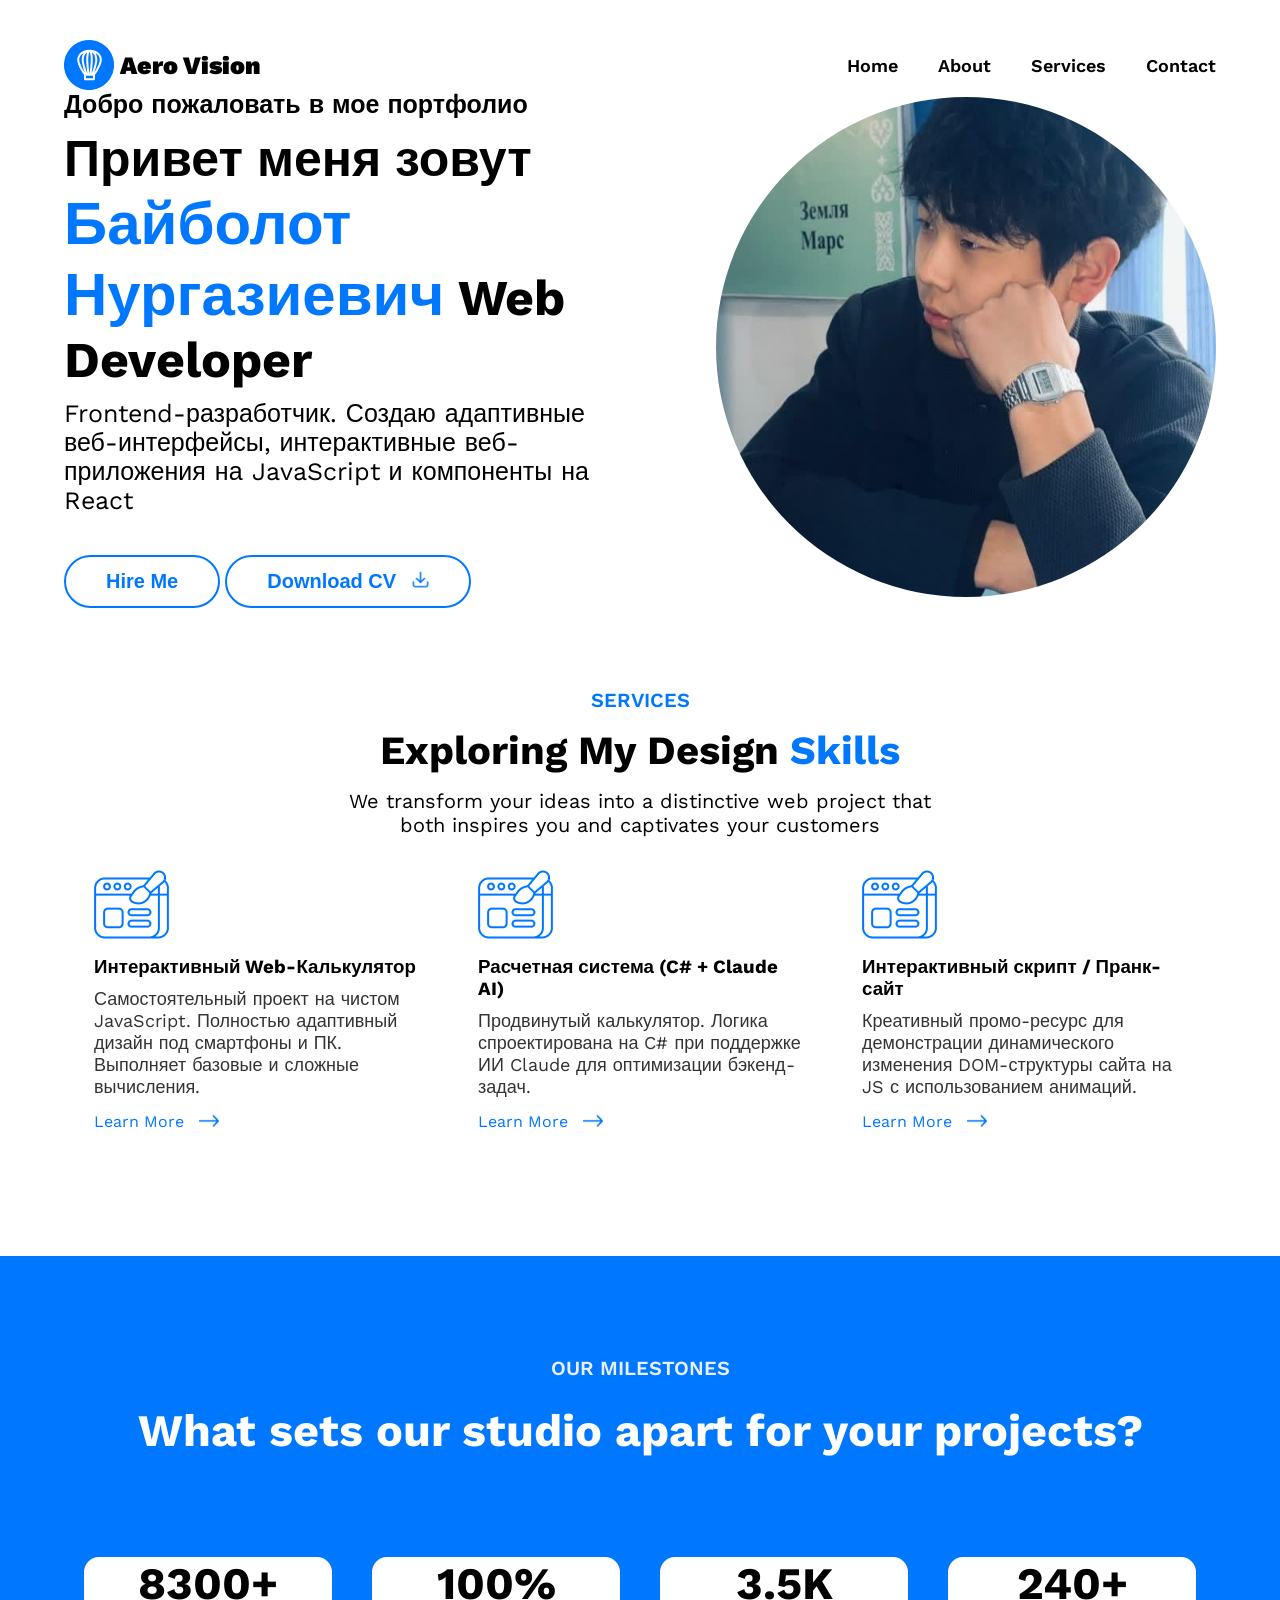
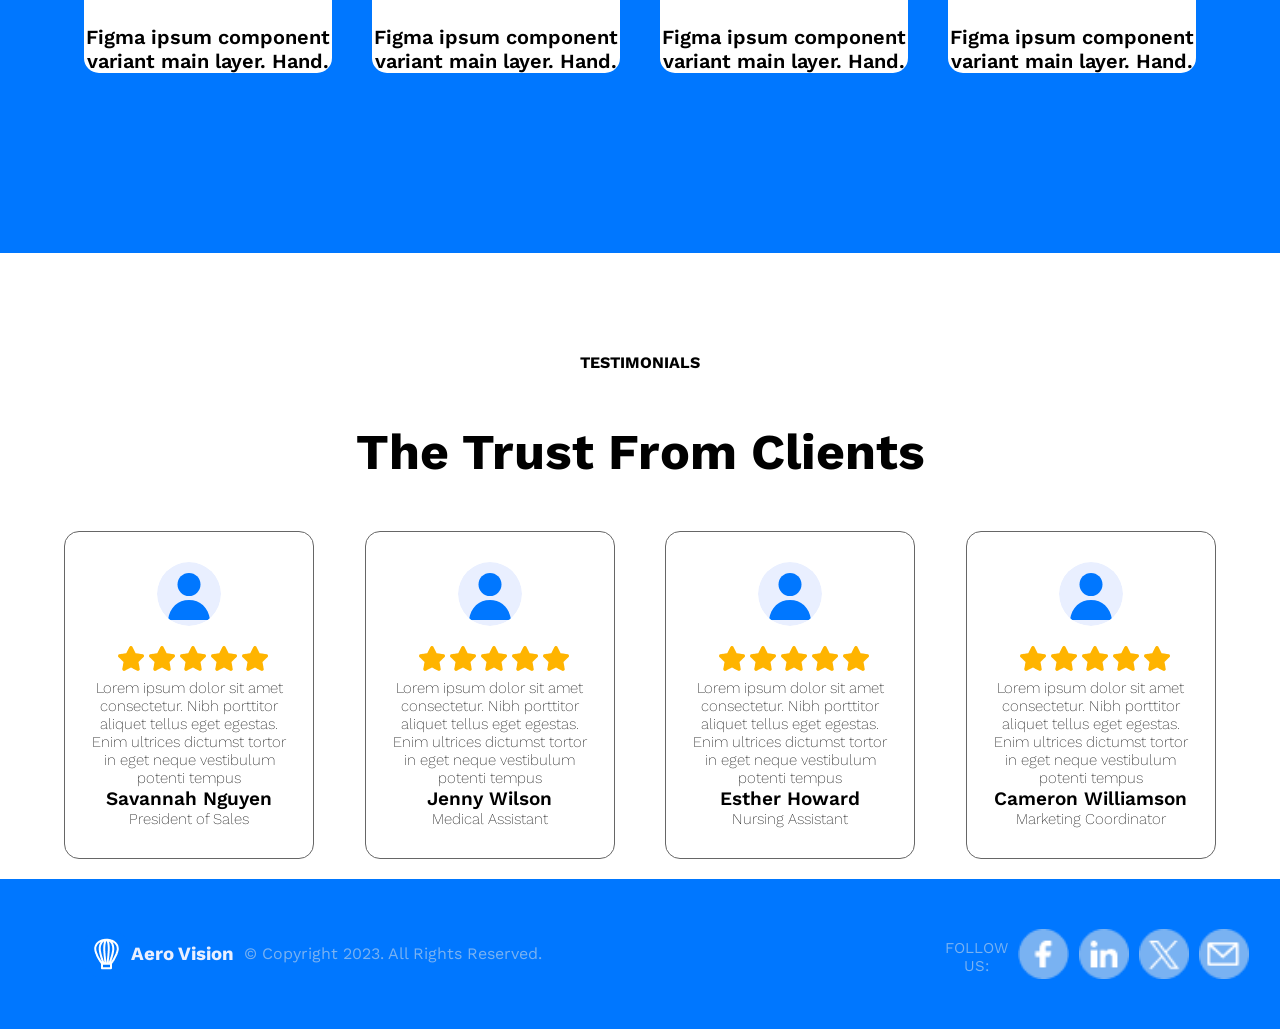
==== index.html @ f3aa12c7 "Update portfolio project descriptions Co-authored-by: Copilot <223556219+Copilot@users.noreply.githu" ====
<!DOCTYPE html>
<html lang="en">
<head>
    <meta charset="UTF-8">
    <meta name="viewport" content="width=device-width, initial-scale=1.0">
    <title>portfolio</title>
    <link rel="stylesheet" href="style.css">
    <link rel="stylesheet" href="media.css">
    <link rel="preconnect" href="https://fonts.googleapis.com">
<link rel="preconnect" href="https://fonts.gstatic.com" crossorigin>
<link href="https://fonts.googleapis.com/css2?family=Work+Sans:ital,wght@0,100..900;1,100..900&display=swap" rel="stylesheet">
</head>
<body>
   <main>
        <header class="container">
                <nav>
                    <div class="nav-logo">
                        <img src="img/Group 8.png" alt="">
                        <h3>Aero Vision</h3>
                    </div>
                    <ul class="nav-links">
                        <li>Home</li>
                        <li>About</li>
                        <li>Services</li>
                        <li>Contact</li>
                    </ul>
                </nav>
        </header>
        <div class="hero container">
            <div class="hero-text">
                <h4>Добро пожаловать в мое портфолио</h4>
                <h1>Привет меня зовут<br> <span>Байболот Нургазиевич</span>
                Web Developer</h1>
                <p>Frontend-разработчик. Создаю адаптивные веб-интерфейсы, интерактивные веб-приложения на JavaScript и компоненты на React</p>
                <div class="hero-btns">
                    <button>Hire Me</button>
                    <button>
                        <span>Download CV</span>
                        <img src="img/icon-download 1.png" alt="">
                    </button>
                </div>
            </div>
            <div class="hero-img">
                <img src="img/myfoto.jpg" alt="Profile photo">
            </div>
        </div>
        <section class="services container">
            <div class="services-title">
                <h4>services</h4>
                <h2>Exploring My Design <span>Skills</span></h2>
                <p>We transform your ideas into a distinctive web project that both inspires you and captivates your customers</p>
            </div>
            <div class="services-cards">
                <div class="services-card">
                    <img src="img/icon-ser.png" alt="icon">
                    <h3>Интерактивный Web-Калькулятор</h3>
                        <p>Самостоятельный проект на чистом JavaScript. Полностью адаптивный дизайн под смартфоны и ПК. Выполняет базовые и сложные вычисления.</p>

                    <a href="#">
                    <span>Learn More</span>
                    <img src="img/strelka.png" alt="strelka">
                    </a>
                </div>
                <div class="services-card">
                    <img src="img/icon-ser.png" alt="icon">
                    <h3>Расчетная система (C# + Claude AI)</h3>
                        <p>Продвинутый калькулятор. Логика спроектирована на C# при поддержке ИИ Claude для оптимизации бэкенд-задач.</p>

                    <a href="#">
                    <span>Learn More</span>
                    <img src="img/strelka.png" alt="strelka">
                    </a>
                </div>
                <div class="services-card">
                    <img src="img/icon-ser.png" alt="icon">
                    <h3>Интерактивный скрипт / Пранк-сайт</h3>
                        <p>Креативный промо-ресурс для демонстрации динамического изменения DOM-структуры сайта на JS с использованием анимаций.</p>

                    <a href="#">
                    <span>Learn More</span>
                    <img src="img/strelka.png" alt="strelka">
                    </a>
                </div>
            </div>

        </section>
        <section class="milestones">
            <div class="container">
                <h4>Our Milestones</h4>
                <h2>What sets our studio apart for your projects?</h2>
                <div class="milestones-cards">
                    <div class="milestone-card">
                        <h3>8300+</h3>
                        <p>Figma ipsum component variant main layer. Hand.</p>
                    </div>
                    <div class="milestone-card">
                        <h3>100%</h3>
                        <p>Figma ipsum component variant main layer. Hand.</p>
                    </div>
                    <div class="milestone-card">
                        <h3>3.5K</h3>
                        <p>Figma ipsum component variant main layer. Hand.</p>
                    </div>
                    <div class="milestone-card">
                        <h3>240+</h3>
                        <p>Figma ipsum component variant main layer. Hand.</p>
                    </div>
                </div>
            </div>

        </section>
        <section class="tstmnials container">
            <div class="tstm">
                <h4>testimonials</h4>
                <h2>The Trust From Clients</h2>
            </div>
            <div class="tstm-cards">
                <div class="tstm-card">
                    <img class="user-foto" src="img/contact.svg" alt="Customer profile icon">
                    <img class="stars" src="img/stars.png" alt="">
                    <p>Lorem ipsum dolor sit amet consectetur. Nibh porttitor aliquet tellus eget egestas. Enim ultrices dictumst tortor in eget neque vestibulum potenti tempus</p>
                    <h2>Savannah Nguyen</h2>
                    <p>President of Sales</p>
                </div>
                <div class="tstm-card">
                    <img class="user-foto" src="img/contact.svg" alt="Customer profile icon">
                    <img class="stars" src="img/stars.png" alt="">
                    <p>Lorem ipsum dolor sit amet consectetur. Nibh porttitor aliquet tellus eget egestas. Enim ultrices dictumst tortor in eget neque vestibulum potenti tempus</p>
                    <h2>Jenny Wilson</h2>
                    <p>Medical Assistant</p>
                </div>
                <div class="tstm-card">
                    <img class="user-foto" src="img/contact.svg" alt="Customer profile icon">
                    <img class="stars" src="img/stars.png" alt="">
                    <p>Lorem ipsum dolor sit amet consectetur. Nibh porttitor aliquet tellus eget egestas. Enim ultrices dictumst tortor in eget neque vestibulum potenti tempus</p>
                    <h2>Esther Howard</h2>
                    <p>Nursing Assistant</p>
                </div>
                <div class="tstm-card">
                    <img class="user-foto" src="img/contact.svg" alt="Customer profile icon">
                    <img class="stars" src="img/stars.png" alt="">
                    <p>Lorem ipsum dolor sit amet consectetur. Nibh porttitor aliquet tellus eget egestas. Enim ultrices dictumst tortor in eget neque vestibulum potenti tempus</p>
                    <h2>Cameron Williamson</h2>
                    <p>Marketing Coordinator</p>
                </div>
            </div>
        </section>
   </main> 
    <footer>
        <div class="foot-text">
            <div class="foot-logo">
                <img src="img/Group 8.png" alt="">
                <h3>Aero Vision</h3>
                <p>© Copyright 2023. All Rights Reserved.</p>
                </div>  
            </div>
          <div class="footus">
                <p>follow us:</p>
                <img src="img/facebook icon.png" alt="">
                <img src="img/icon linkedin.png" alt="">
                <img src="img/x.png" alt="">
                <img src="img/icon email.png" alt="">
        </div>
    </footer>
</body>
</html>
---- style.css ----
* {
    box-sizing: border-box;
    margin: 0;
    padding: 0;
}
body {
    font-family: 'Work Sans', sans-serif;
}
.container {
    width: 90%;
    margin: 0 auto;
    /* border: 1px solid red; */

}
nav {
    display: flex;
    justify-content: space-between;
    margin-top: 40px;
}
.nav-logo {
    display: flex;
    align-items: center;
}
.nav-logo h3 {
    font-weight: 900;
    font-size: 25px;
    margin-left: 6px;
}
.nav-logo img {
    width: 50px;
}
/*NAV-LINKS*/
.nav-links {
    display: flex;
    align-items: center;
}
.nav-links li {
    list-style: none;
    margin-left: 40px;
    font-weight: 600;
    font-size: 18px;
}
/* hero */
.hero {
    display: flex;
    align-items: center;
    justify-content: space-between;
}
.hero-text {
width: 544px;
}
.hero-text h4 {
    font-weight: 600;
    font-size: 25px;
}
.hero-text h1 {
    font-weight: 700;
    font-size: 50px;
    margin: 10px 0;
}
.hero-text h1 span {
    color: #0077FF;
    font-size: 60px;
}
.hero-text p {
    font-weight: 400;
    font-size: 25px;
    margin-bottom: 40px;
}
.hero-btns button {
    font-weight: 600;
    font-size: 20px;
    background-color: white;
    color: #0077FF;
    padding: 13px 40px;
    border-radius: 50px;
    border: 2px solid #0077FF;
}
.hero-btns button img {
    width: 17px;
    margin-left: 10px;
}
.hero-btns button:hover {
    background-color: #0077FF;
    color: white;
}
.hero-img img {
    width: 500px;
    max-width: 100%;
    aspect-ratio: 1;
    object-fit: cover;
    border-radius: 50%;
}
/* services block */
.services {
    margin-top: 80px;
    margin-bottom: 80px;

}
.services-title {
    display: flex;
    align-items: center;
    flex-direction: column;
}
.services-title h4 {
    font-weight: 600;
    font-size: 20px;
    text-transform: uppercase;
    color: #0077FF;
}
.services-title h2 {
    font-weight: 700;
    font-size: 40px;
    margin: 15px 0;
}
.services-title h2 span {
    color: #0077FF;
}
.services-title p {
    font-weight: 400;
    font-size: 20px;
    width: 55%;
    text-align: center;
}
.services-cards {
    display:flex;
    justify-content: space-between;
}
.services-card {
    width: 400px;
    padding: 30px 30px 45px;
    border: 1px #333333;
    border-radius: 50px;
}
.services-card img {
    width: 75px;
}
.services-card h3 {
    font-weight: 700;
    font-size: 25;
    margin: 10px 0;
    color: #000000;
}
.services-card p {
    font-weight: 400;
    font-size: 18px;
    color: #333333;
}
.services-card a {
    margin-top: 10px;
    text-decoration: none;
    display: inline-block;
    color: #0077FF;
}
.services-card a img {
    width: 20px;
    margin-left: 10px;
    margin-top: 7px;
    display: inline-block;

}
/* MILESTONES SECTIONS */
.milestones {
    padding: 100px 0 150px;
    background-color: #0077FF;
}
.milestones h4 {
    font-weight: 600;
    font-size: 20px;
    text-align: center;
    text-transform: uppercase;
    color: #E9EFFF;
}
.milestones h2 {
font-weight: 700;
font-size: 45px;
margin: 24px 0 70px;
color: white;
text-align: center;
}
.milestones-cards {
    display: flex;
    justify-content: space-between;
}
.milestone-card {
width: 290;
margin: 30px 20px;
background-color: white;
border-radius: 15px;
text-align: center;
}
.milestone-card h3 {
    font-weight: 700;
    font-size: 45px;
    margin-bottom: 15px;
}
.milestone-card p {
    font-weight: 600;
    font-size: 20px;
}
/* TESTIMONIALS */
.tstmnials {
    margin-top: 100px;
}
.tstm {
    text-align: center;
    display: flex;
    flex-direction: column;
}
.tstm h4 {
    text-transform: uppercase;
    font-weight: 700;
    font-size: 16px;
}
.tstm h2 {
    font-weight: 700;
    font-size: 50px;
    margin: 50px 0;
    text-align: center;
}
.tstm-cards {
    display: flex;
    justify-content: space-between;
    margin-bottom: 20px;
}
.tstm-card {
    width: 250px;
    border: 1px solid #666666;
    border-radius: 15px;
    padding: 30px 20px;
}
.user-foto {
    display: block;
    width: 64px;
    height: 64px;
    margin: 0 auto 16px;
    border-radius: 50%;
}
.tstm-card .stars {
    margin-left: 30px;
}
.tstm-card p {
    font-weight: 200;
    font-size: 15px;
    text-align: center;
    justify-content: space-between;
}
.tstm-card h2 {
    font-weight: 600;
    font-size: 19px;
    text-align: center;
}
.tstm-card p {
    text-align: center;
}
/* FOOTER */
footer {
background-color: #0077FF;
display: flex;
justify-content: space-between;
}
.foot-text {
    margin: 50px 81px;
    background-color: #0077FF;
}
.foot-logo {
    display: flex;
    align-items: center;
}
.foot-logo h3 {
    text-align: center;
    color: #E9EFFF;
}
.foot-logo p {
    color: #79B2F2;
    margin-left: 10px;
    text-align: center;
    font-weight: 400;
    font-size: 16px;
}
.footus {
    margin: 50px 81px;
    display: flex;
    justify-content: space-between;
}
.footus img {
    font-weight: 50;
    margin-left: 10px;
    width: 20%;
    /* border: 2px solid red; */
}
.footus p {
    color: #79B2F2;
    display: flex;
    text-align: center;
    margin-top: 10px;
    text-transform: uppercase;
    font-size: 15px;
    font-weight: 400;
}
---- media.css ----
@media screen and (max-width: 900px) {
    nav {
        align-items: center;
        flex-wrap: wrap;
        gap: 20px;
        margin-top: 24px;
    }

    .nav-links {
        flex-wrap: wrap;
        gap: 12px 24px;
    }

    .nav-links li {
        margin-left: 0;
        font-size: 16px;
    }

    .hero {
        gap: 32px;
        padding-top: 40px;
    }

    .hero-text {
        width: 55%;
    }

    .hero-text h1 {
        font-size: clamp(36px, 6vw, 50px);
    }

    .hero-text h1 span {
        font-size: clamp(40px, 7vw, 60px);
        overflow-wrap: anywhere;
    }

    .hero-text p {
        font-size: 20px;
    }

    .hero-img {
        width: 40%;
        flex-shrink: 0;
    }

    .services-title h2 {
        text-align: center;
        font-size: clamp(30px, 5vw, 40px);
    }

    .services-title p {
        width: 80%;
    }

    .services-cards {
        flex-wrap: wrap;
        justify-content: center;
        gap: 20px;
    }

    .services-card {
        width: min(100%, 400px);
    }

    .milestones-cards {
        display: grid;
        grid-template-columns: repeat(2, minmax(0, 1fr));
        gap: 20px;
    }

    .milestone-card {
        width: auto;
        margin: 0;
        padding: 20px 14px;
    }

    .milestones h2 {
        font-size: clamp(32px, 5vw, 45px);
    }

    .tstm-cards {
        display: grid;
        grid-template-columns: repeat(2, minmax(0, 1fr));
        gap: 20px;
    }

    .tstm-card {
        width: 100%;
    }

    .tstm-card .stars {
        display: block;
        max-width: 100%;
        margin: 0 auto 12px;
    }

    .tstm h2 {
        font-size: clamp(36px, 6vw, 50px);
    }

    .foot-text,
    .footus {
        margin: 32px 24px;
    }

    .foot-logo {
        flex-wrap: wrap;
        gap: 8px;
    }

    .foot-logo p {
        margin-left: 0;
    }

    .footus {
        align-items: center;
        gap: 12px;
    }

    .footus img {
        width: 24px;
        height: 24px;
        margin-left: 0;
        object-fit: contain;
    }
}

@media screen and (max-width: 600px) {
    .container {
        width: min(100% - 32px, 480px);
    }

    nav {
        justify-content: center;
    }

    .nav-logo h3 {
        font-size: 22px;
    }

    .nav-links {
        justify-content: center;
        gap: 10px 20px;
    }

    .hero {
        flex-direction: column;
        gap: 24px;
        padding-top: 36px;
        text-align: center;
    }

    .hero-text {
        width: 100%;
    }

    .hero-text h4 {
        font-size: 18px;
    }

    .hero-text h1 {
        font-size: clamp(32px, 9vw, 44px);
    }

    .hero-text h1 span {
        font-size: clamp(36px, 10vw, 48px);
    }

    .hero-text p {
        margin-bottom: 24px;
        font-size: 18px;
    }

    .hero-btns {
        display: flex;
        flex-wrap: wrap;
        justify-content: center;
        gap: 12px;
    }

    .hero-btns button {
        padding: 12px 20px;
        font-size: 16px;
    }

    .hero-img {
        width: min(52vw, 220px);
    }

    .services {
        margin-top: 56px;
        margin-bottom: 56px;
    }

    .services-title h2 {
        font-size: clamp(28px, 8vw, 36px);
    }

    .services-title p {
        width: 100%;
        font-size: 17px;
    }

    .services-card {
        padding: 24px;
        border: 1px solid #e1e7f0;
    }

    .services-card h3 {
        font-size: 22px;
    }

    .services-card p {
        font-size: 16px;
    }

    .milestones {
        padding: 64px 0;
    }

    .milestones h4 {
        font-size: 16px;
    }

    .milestones h2 {
        margin: 18px 0 32px;
        font-size: clamp(28px, 8vw, 36px);
    }

    .milestone-card h3 {
        font-size: 34px;
    }

    .milestone-card p {
        font-size: 16px;
    }

    .tstmnials {
        margin-top: 64px;
    }

    .tstm h2 {
        margin: 24px 0 32px;
        font-size: clamp(32px, 9vw, 42px);
    }

    .tstm-cards {
        grid-template-columns: 1fr;
        gap: 16px;
    }

    .tstm-card {
        padding: 24px 20px;
    }

    footer {
        flex-direction: column;
        align-items: center;
        gap: 0;
    }

    .foot-text,
    .footus {
        margin: 20px 16px;
    }

    .foot-logo {
        justify-content: center;
        text-align: center;
    }

    .footus {
        flex-wrap: wrap;
        justify-content: center;
    }
}

@media screen and (max-width: 380px) {
    .container {
        width: min(100% - 24px, 480px);
    }

    .nav-links {
        gap: 8px 14px;
    }

    .nav-links li {
        font-size: 14px;
    }

    .hero-btns {
        flex-direction: column;
    }

    .hero-btns button {
        width: 100%;
    }

    .milestones-cards {
        grid-template-columns: 1fr;
        gap: 14px;
    }
}
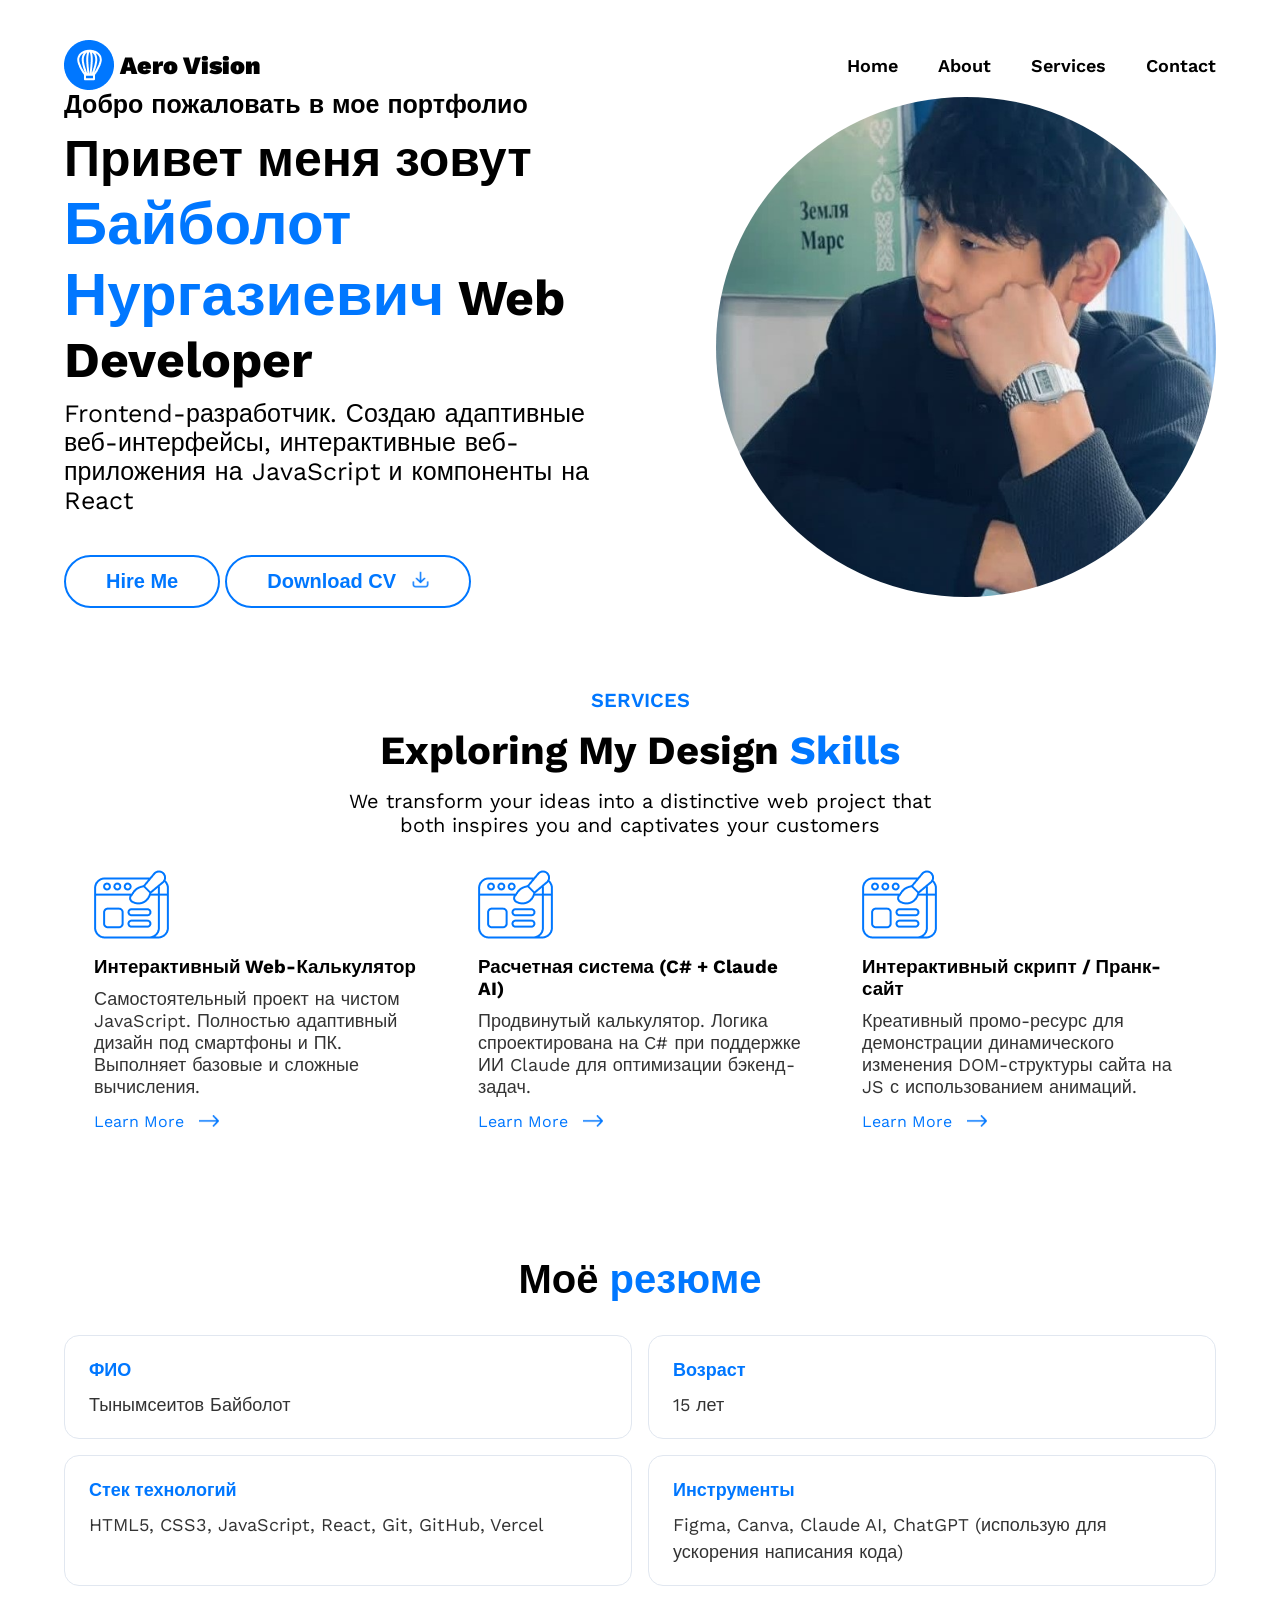
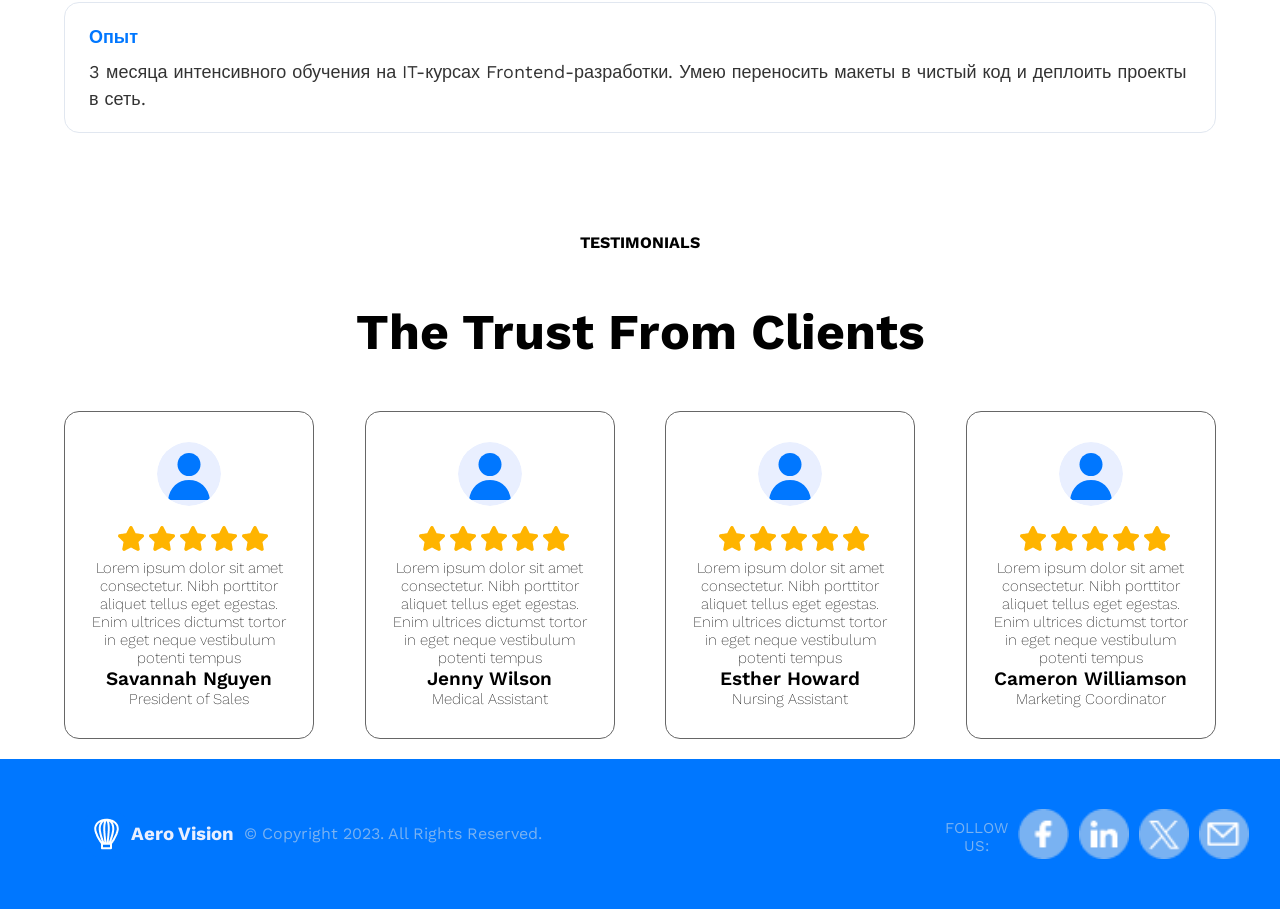
==== commit 0a79ab1a: "Style resume section to match portfolio Co-authored-by: Copilot <223556219+Copilot@users.noreply.git" ====
--- a/index.html
+++ b/index.html
@@ -84,30 +84,17 @@
             </div>
 
         </section>
-        <section class="milestones">
-            <div class="container">
-                <h4>Our Milestones</h4>
-                <h2>What sets our studio apart for your projects?</h2>
-                <div class="milestones-cards">
-                    <div class="milestone-card">
-                        <h3>8300+</h3>
-                        <p>Figma ipsum component variant main layer. Hand.</p>
-                    </div>
-                    <div class="milestone-card">
-                        <h3>100%</h3>
-                        <p>Figma ipsum component variant main layer. Hand.</p>
-                    </div>
-                    <div class="milestone-card">
-                        <h3>3.5K</h3>
-                        <p>Figma ipsum component variant main layer. Hand.</p>
-                    </div>
-                    <div class="milestone-card">
-                        <h3>240+</h3>
-                        <p>Figma ipsum component variant main layer. Hand.</p>
-                    </div>
-                </div>
+        <section class="resume container">
+            <div class="resume-title">
+                <h2>Моё <span>резюме</span></h2>
             </div>
-
+            <div class="resume-details">
+                <p class="resume-item"><b>ФИО</b><span>Тынымсеитов Байболот</span></p>
+                <p class="resume-item"><b>Возраст</b><span>15 лет</span></p>
+                <p class="resume-item"><b>Стек технологий</b><span>HTML5, CSS3, JavaScript, React, Git, GitHub, Vercel</span></p>
+                <p class="resume-item"><b>Инструменты</b><span>Figma, Canva, Claude AI, ChatGPT (использую для ускорения написания кода)</span></p>
+                <p class="resume-item"><b>Опыт</b><span>3 месяца интенсивного обучения на IT-курсах Frontend-разработки. Умею переносить макеты в чистый код и деплоить проекты в сеть.</span></p>
+            </div>
         </section>
         <section class="tstmnials container">
             <div class="tstm">
--- a/style.css
+++ b/style.css
@@ -159,6 +159,44 @@
     display: inline-block;
 
 }
+/* RESUME */
+.resume {
+    margin-top: 80px;
+    margin-bottom: 80px;
+}
+.resume-title {
+    text-align: center;
+}
+.resume-title h2 {
+    font-weight: 700;
+    font-size: 40px;
+    margin: 15px 0 32px;
+}
+.resume-title h2 span {
+    color: #0077FF;
+}
+.resume-details {
+    display: grid;
+    grid-template-columns: repeat(2, minmax(0, 1fr));
+    gap: 16px;
+}
+.resume-item {
+    display: flex;
+    flex-direction: column;
+    gap: 8px;
+    padding: 20px 24px;
+    border: 1px solid #e1e7f0;
+    border-radius: 15px;
+    color: #333333;
+    font-size: 18px;
+    line-height: 1.5;
+}
+.resume-item b {
+    color: #0077FF;
+}
+.resume-item:last-child {
+    grid-column: 1 / -1;
+}
 /* MILESTONES SECTIONS */
 .milestones {
     padding: 100px 0 150px;
--- a/media.css
+++ b/media.css
@@ -214,6 +214,29 @@
         font-size: 16px;
     }
 
+    .resume {
+        margin-top: 56px;
+        margin-bottom: 56px;
+    }
+
+    .resume-title h2 {
+        font-size: clamp(30px, 8vw, 36px);
+    }
+
+    .resume-details {
+        grid-template-columns: 1fr;
+        gap: 12px;
+    }
+
+    .resume-item {
+        padding: 18px;
+        font-size: 16px;
+    }
+
+    .resume-item:last-child {
+        grid-column: auto;
+    }
+
     .milestones {
         padding: 64px 0;
     }
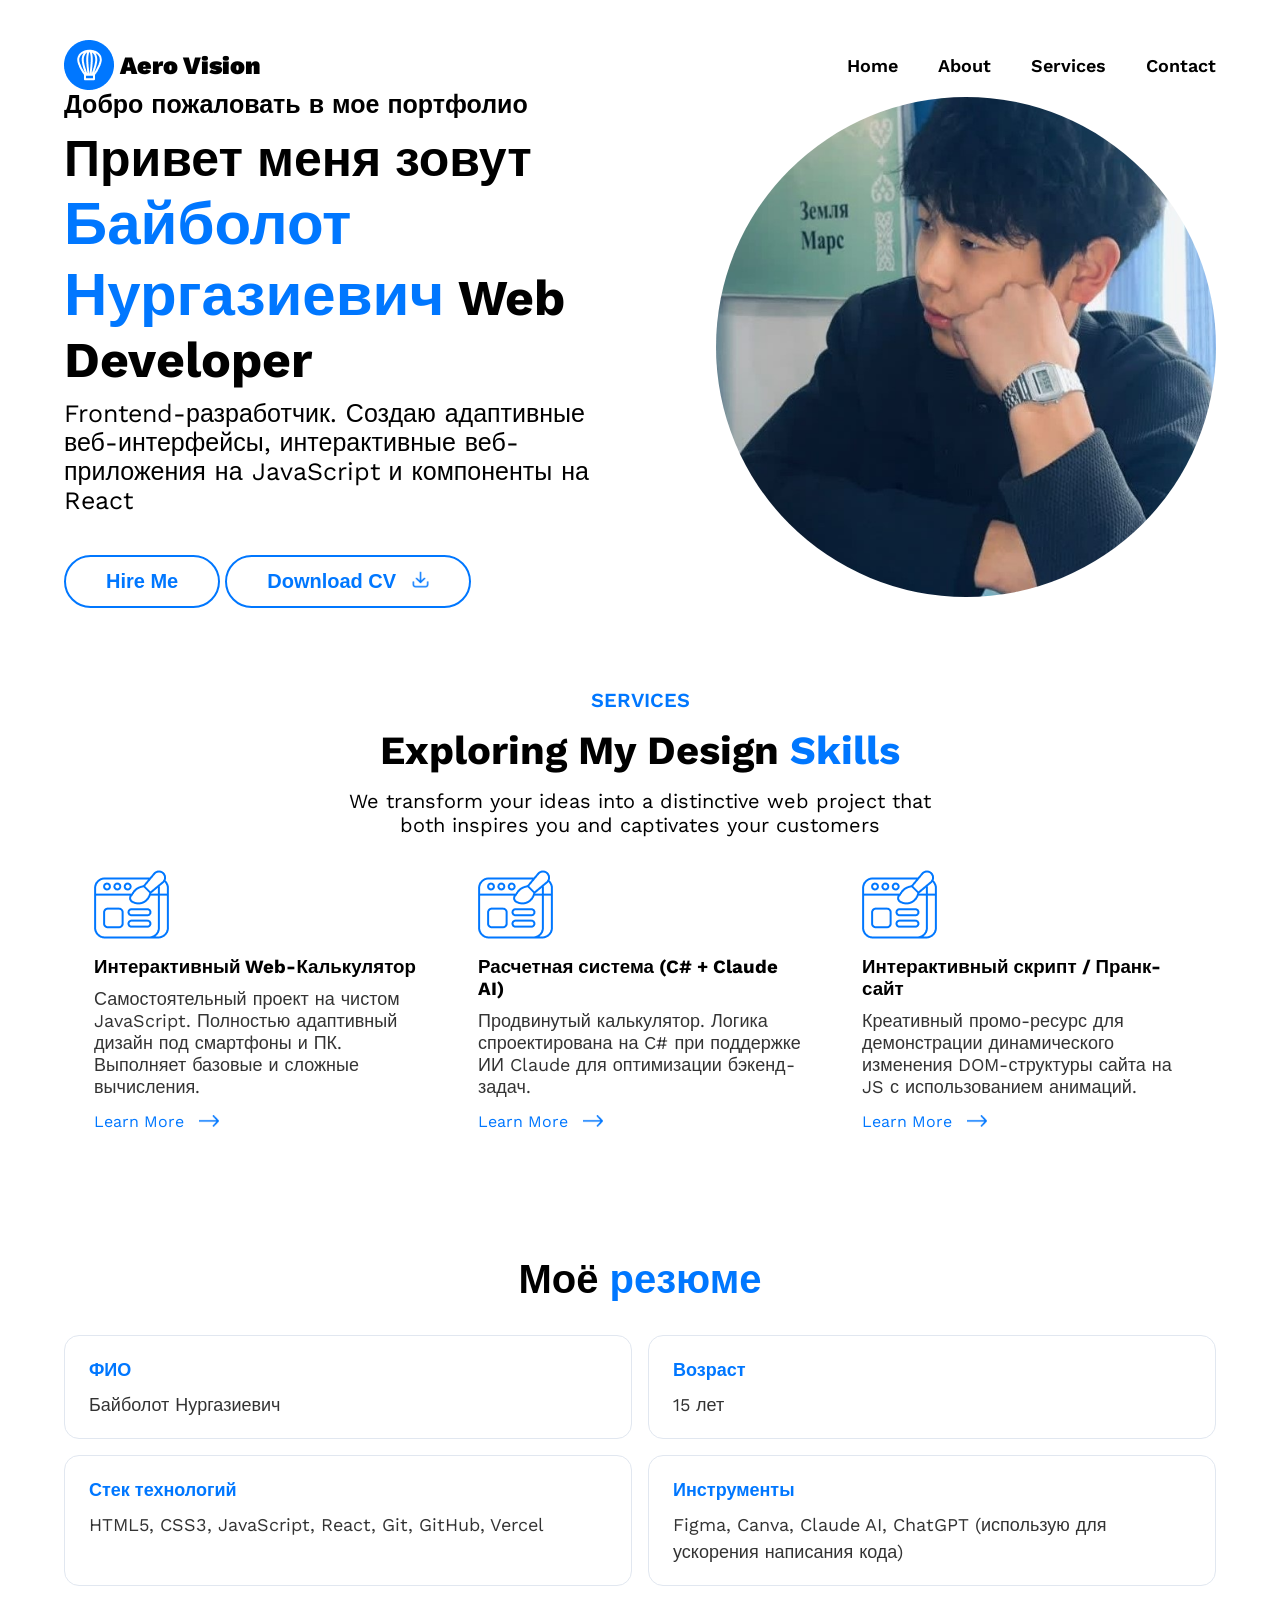
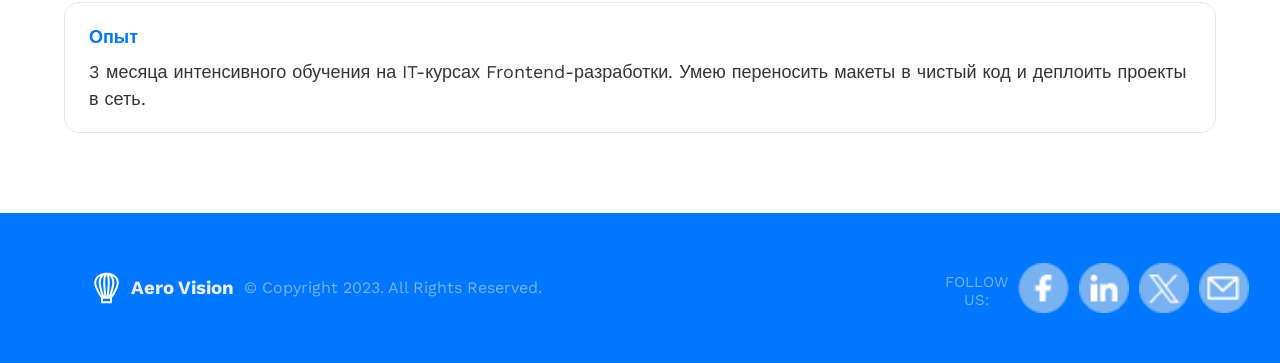
==== commit fc83ddde: "Remove testimonials section Co-authored-by: Copilot <223556219+Copilot@users.noreply.github.com>" ====
--- a/index.html
+++ b/index.html
@@ -89,47 +89,11 @@
                 <h2>Моё <span>резюме</span></h2>
             </div>
             <div class="resume-details">
-                <p class="resume-item"><b>ФИО</b><span>Тынымсеитов Байболот</span></p>
+                <p class="resume-item"><b>ФИО</b><span>Байболот Нургазиевич</span></p>
                 <p class="resume-item"><b>Возраст</b><span>15 лет</span></p>
                 <p class="resume-item"><b>Стек технологий</b><span>HTML5, CSS3, JavaScript, React, Git, GitHub, Vercel</span></p>
                 <p class="resume-item"><b>Инструменты</b><span>Figma, Canva, Claude AI, ChatGPT (использую для ускорения написания кода)</span></p>
                 <p class="resume-item"><b>Опыт</b><span>3 месяца интенсивного обучения на IT-курсах Frontend-разработки. Умею переносить макеты в чистый код и деплоить проекты в сеть.</span></p>
-            </div>
-        </section>
-        <section class="tstmnials container">
-            <div class="tstm">
-                <h4>testimonials</h4>
-                <h2>The Trust From Clients</h2>
-            </div>
-            <div class="tstm-cards">
-                <div class="tstm-card">
-                    <img class="user-foto" src="img/contact.svg" alt="Customer profile icon">
-                    <img class="stars" src="img/stars.png" alt="">
-                    <p>Lorem ipsum dolor sit amet consectetur. Nibh porttitor aliquet tellus eget egestas. Enim ultrices dictumst tortor in eget neque vestibulum potenti tempus</p>
-                    <h2>Savannah Nguyen</h2>
-                    <p>President of Sales</p>
-                </div>
-                <div class="tstm-card">
-                    <img class="user-foto" src="img/contact.svg" alt="Customer profile icon">
-                    <img class="stars" src="img/stars.png" alt="">
-                    <p>Lorem ipsum dolor sit amet consectetur. Nibh porttitor aliquet tellus eget egestas. Enim ultrices dictumst tortor in eget neque vestibulum potenti tempus</p>
-                    <h2>Jenny Wilson</h2>
-                    <p>Medical Assistant</p>
-                </div>
-                <div class="tstm-card">
-                    <img class="user-foto" src="img/contact.svg" alt="Customer profile icon">
-                    <img class="stars" src="img/stars.png" alt="">
-                    <p>Lorem ipsum dolor sit amet consectetur. Nibh porttitor aliquet tellus eget egestas. Enim ultrices dictumst tortor in eget neque vestibulum potenti tempus</p>
-                    <h2>Esther Howard</h2>
-                    <p>Nursing Assistant</p>
-                </div>
-                <div class="tstm-card">
-                    <img class="user-foto" src="img/contact.svg" alt="Customer profile icon">
-                    <img class="stars" src="img/stars.png" alt="">
-                    <p>Lorem ipsum dolor sit amet consectetur. Nibh porttitor aliquet tellus eget egestas. Enim ultrices dictumst tortor in eget neque vestibulum potenti tempus</p>
-                    <h2>Cameron Williamson</h2>
-                    <p>Marketing Coordinator</p>
-                </div>
             </div>
         </section>
    </main> 
--- a/style.css
+++ b/style.css
@@ -236,61 +236,6 @@
     font-weight: 600;
     font-size: 20px;
 }
-/* TESTIMONIALS */
-.tstmnials {
-    margin-top: 100px;
-}
-.tstm {
-    text-align: center;
-    display: flex;
-    flex-direction: column;
-}
-.tstm h4 {
-    text-transform: uppercase;
-    font-weight: 700;
-    font-size: 16px;
-}
-.tstm h2 {
-    font-weight: 700;
-    font-size: 50px;
-    margin: 50px 0;
-    text-align: center;
-}
-.tstm-cards {
-    display: flex;
-    justify-content: space-between;
-    margin-bottom: 20px;
-}
-.tstm-card {
-    width: 250px;
-    border: 1px solid #666666;
-    border-radius: 15px;
-    padding: 30px 20px;
-}
-.user-foto {
-    display: block;
-    width: 64px;
-    height: 64px;
-    margin: 0 auto 16px;
-    border-radius: 50%;
-}
-.tstm-card .stars {
-    margin-left: 30px;
-}
-.tstm-card p {
-    font-weight: 200;
-    font-size: 15px;
-    text-align: center;
-    justify-content: space-between;
-}
-.tstm-card h2 {
-    font-weight: 600;
-    font-size: 19px;
-    text-align: center;
-}
-.tstm-card p {
-    text-align: center;
-}
 /* FOOTER */
 footer {
 background-color: #0077FF;
--- a/media.css
+++ b/media.css
@@ -76,26 +76,6 @@
 
     .milestones h2 {
         font-size: clamp(32px, 5vw, 45px);
-    }
-
-    .tstm-cards {
-        display: grid;
-        grid-template-columns: repeat(2, minmax(0, 1fr));
-        gap: 20px;
-    }
-
-    .tstm-card {
-        width: 100%;
-    }
-
-    .tstm-card .stars {
-        display: block;
-        max-width: 100%;
-        margin: 0 auto 12px;
-    }
-
-    .tstm h2 {
-        font-size: clamp(36px, 6vw, 50px);
     }
 
     .foot-text,
@@ -258,24 +238,6 @@
         font-size: 16px;
     }
 
-    .tstmnials {
-        margin-top: 64px;
-    }
-
-    .tstm h2 {
-        margin: 24px 0 32px;
-        font-size: clamp(32px, 9vw, 42px);
-    }
-
-    .tstm-cards {
-        grid-template-columns: 1fr;
-        gap: 16px;
-    }
-
-    .tstm-card {
-        padding: 24px 20px;
-    }
-
     footer {
         flex-direction: column;
         align-items: center;
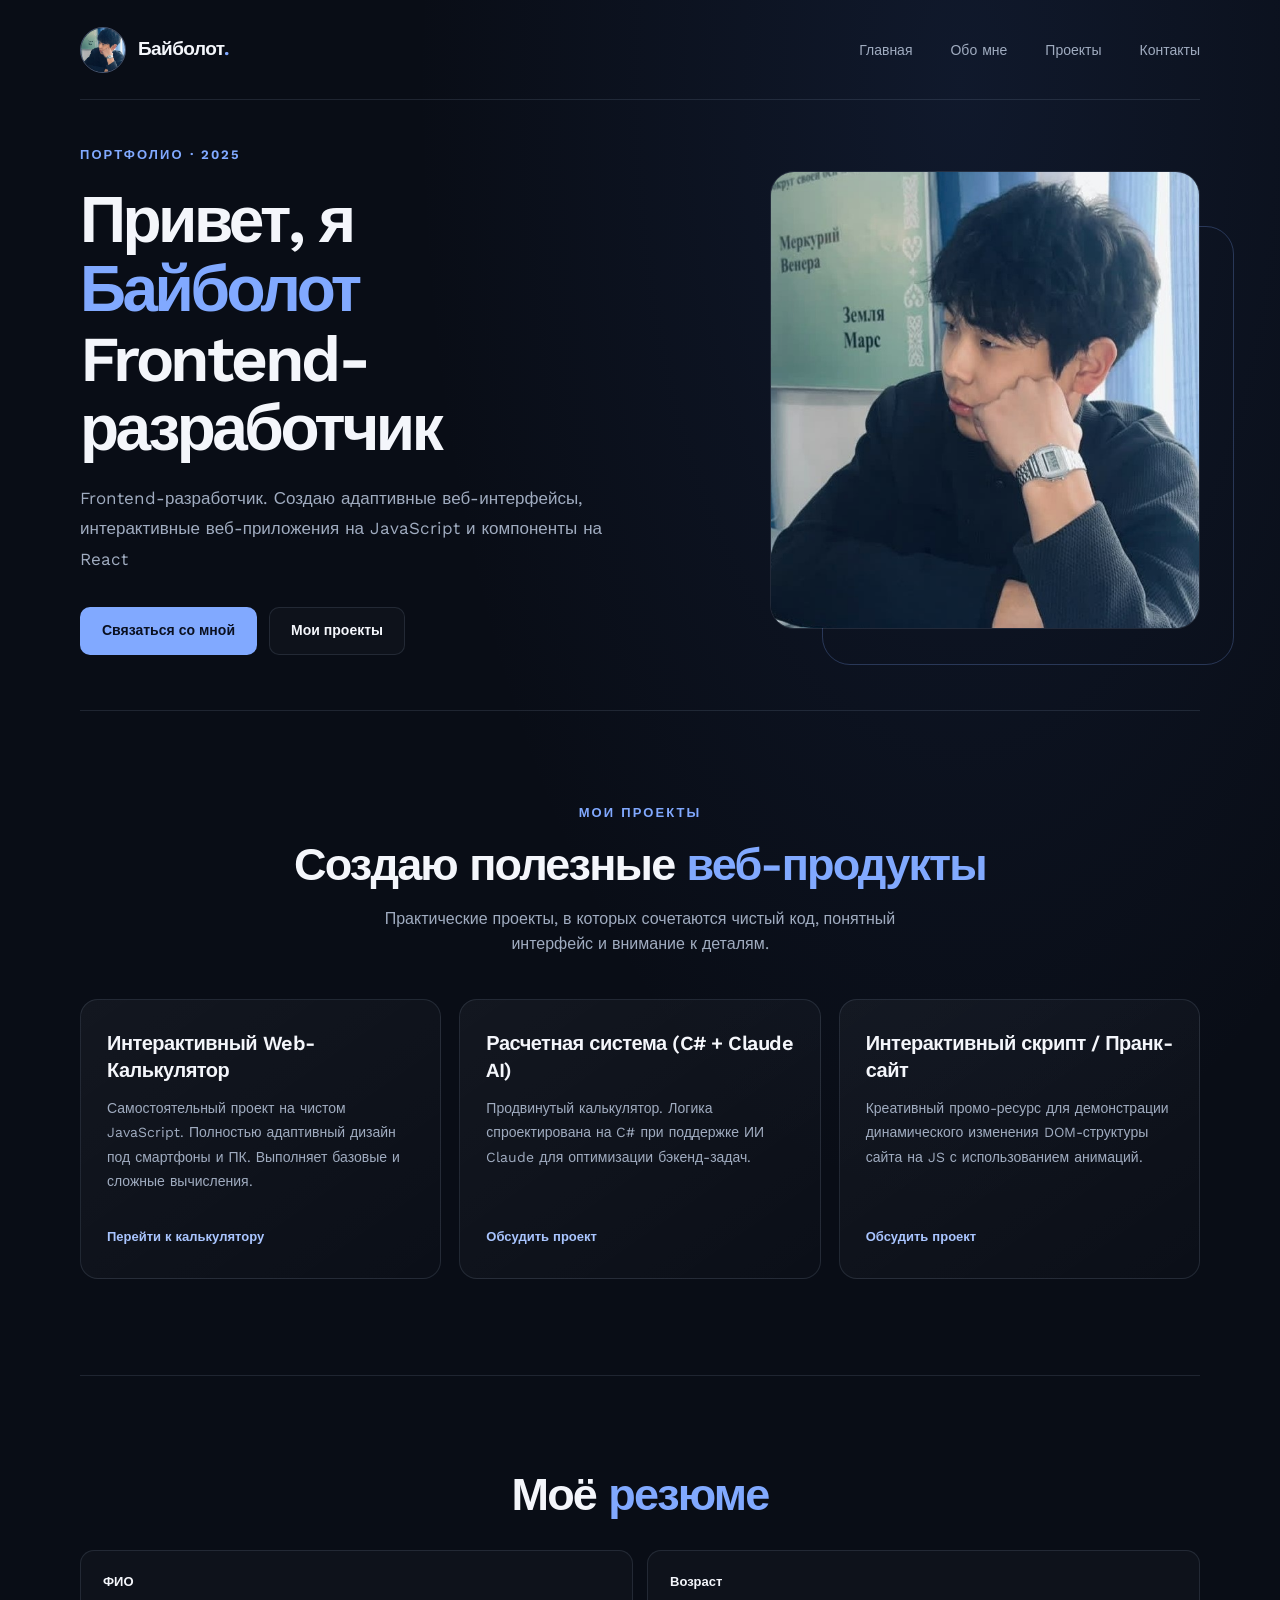
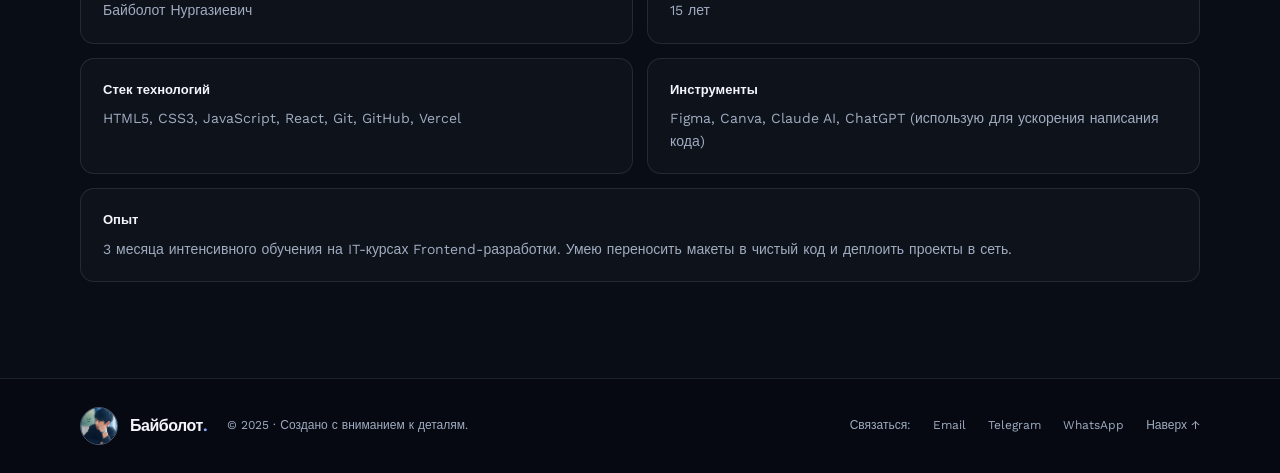
==== commit 75c4c5ad: "Refresh portfolio design and responsive navigation Co-authored-by: Copilot <223556219+Copilot@users." ====
--- a/index.html
+++ b/index.html
@@ -1,90 +1,76 @@
 <!DOCTYPE html>
-<html lang="en">
+<html lang="ru">
 <head>
     <meta charset="UTF-8">
     <meta name="viewport" content="width=device-width, initial-scale=1.0">
-    <title>portfolio</title>
+    <meta name="theme-color" content="#090d16">
+    <title>Байболот Нургазиевич — Frontend-разработчик</title>
     <link rel="stylesheet" href="style.css">
     <link rel="stylesheet" href="media.css">
     <link rel="preconnect" href="https://fonts.googleapis.com">
-<link rel="preconnect" href="https://fonts.gstatic.com" crossorigin>
-<link href="https://fonts.googleapis.com/css2?family=Work+Sans:ital,wght@0,100..900;1,100..900&display=swap" rel="stylesheet">
+    <link rel="preconnect" href="https://fonts.gstatic.com" crossorigin>
+    <link href="https://fonts.googleapis.com/css2?family=Work+Sans:ital,wght@0,100..900;1,100..900&display=swap" rel="stylesheet">
 </head>
 <body>
-   <main>
+    <main>
         <header class="container">
-                <nav>
-                    <div class="nav-logo">
-                        <img src="img/Group 8.png" alt="">
-                        <h3>Aero Vision</h3>
-                    </div>
-                    <ul class="nav-links">
-                        <li>Home</li>
-                        <li>About</li>
-                        <li>Services</li>
-                        <li>Contact</li>
-                    </ul>
-                </nav>
+            <nav aria-label="Основная навигация">
+                <div class="nav-logo">
+                    <img src="img/myfoto.jpg" alt="Фото Байболота">
+                    <h3>Байболот<span>.</span></h3>
+                </div>
+                <button class="nav-toggle" type="button" aria-label="Открыть меню" aria-expanded="false" aria-controls="nav-links">
+                    <span></span>
+                    <span></span>
+                    <span></span>
+                </button>
+                <ul class="nav-links" id="nav-links">
+                    <li><a href="#home">Главная</a></li>
+                    <li><a href="#about">Обо мне</a></li>
+                    <li><a href="#services">Проекты</a></li>
+                    <li><a href="#contact">Контакты</a></li>
+                </ul>
+            </nav>
         </header>
-        <div class="hero container">
+        <section class="hero container" id="home">
             <div class="hero-text">
-                <h4>Добро пожаловать в мое портфолио</h4>
-                <h1>Привет меня зовут<br> <span>Байболот Нургазиевич</span>
-                Web Developer</h1>
+                <h4>Портфолио · 2025</h4>
+                <h1>Привет, я<br><span>Байболот</span><br>Frontend-разработчик</h1>
                 <p>Frontend-разработчик. Создаю адаптивные веб-интерфейсы, интерактивные веб-приложения на JavaScript и компоненты на React</p>
                 <div class="hero-btns">
-                    <button>Hire Me</button>
-                    <button>
-                        <span>Download CV</span>
-                        <img src="img/icon-download 1.png" alt="">
-                    </button>
+                    <a class="button button-primary" href="#contact">Связаться со мной</a>
+                    <a class="button button-secondary" href="#services">Мои проекты</a>
                 </div>
             </div>
             <div class="hero-img">
-                <img src="img/myfoto.jpg" alt="Profile photo">
+                <img src="img/myfoto.jpg" alt="Фото Байболота">
             </div>
-        </div>
-        <section class="services container">
+        </section>
+        <section class="services container" id="services">
             <div class="services-title">
-                <h4>services</h4>
-                <h2>Exploring My Design <span>Skills</span></h2>
-                <p>We transform your ideas into a distinctive web project that both inspires you and captivates your customers</p>
+                <h4>Мои проекты</h4>
+                <h2>Создаю полезные <span>веб-продукты</span></h2>
+                <p>Практические проекты, в которых сочетаются чистый код, понятный интерфейс и внимание к деталям.</p>
             </div>
             <div class="services-cards">
-                <div class="services-card">
-                    <img src="img/icon-ser.png" alt="icon">
+                <article class="services-card">
                     <h3>Интерактивный Web-Калькулятор</h3>
-                        <p>Самостоятельный проект на чистом JavaScript. Полностью адаптивный дизайн под смартфоны и ПК. Выполняет базовые и сложные вычисления.</p>
-
-                    <a href="#">
-                    <span>Learn More</span>
-                    <img src="img/strelka.png" alt="strelka">
-                    </a>
-                </div>
-                <div class="services-card">
-                    <img src="img/icon-ser.png" alt="icon">
+                    <p>Самостоятельный проект на чистом JavaScript. Полностью адаптивный дизайн под смартфоны и ПК. Выполняет базовые и сложные вычисления.</p>
+                    <a href="https://raw.githack.com/winline8888111-commits/simple_calculator/main/mobile.html" target="_blank" rel="noopener noreferrer" aria-label="Перейти к калькулятору">Перейти к калькулятору</a>
+                </article>
+                <article class="services-card">
                     <h3>Расчетная система (C# + Claude AI)</h3>
-                        <p>Продвинутый калькулятор. Логика спроектирована на C# при поддержке ИИ Claude для оптимизации бэкенд-задач.</p>
-
-                    <a href="#">
-                    <span>Learn More</span>
-                    <img src="img/strelka.png" alt="strelka">
-                    </a>
-                </div>
-                <div class="services-card">
-                    <img src="img/icon-ser.png" alt="icon">
+                    <p>Продвинутый калькулятор. Логика спроектирована на C# при поддержке ИИ Claude для оптимизации бэкенд-задач.</p>
+                    <a href="#contact">Обсудить проект</a>
+                </article>
+                <article class="services-card">
                     <h3>Интерактивный скрипт / Пранк-сайт</h3>
-                        <p>Креативный промо-ресурс для демонстрации динамического изменения DOM-структуры сайта на JS с использованием анимаций.</p>
-
-                    <a href="#">
-                    <span>Learn More</span>
-                    <img src="img/strelka.png" alt="strelka">
-                    </a>
-                </div>
+                    <p>Креативный промо-ресурс для демонстрации динамического изменения DOM-структуры сайта на JS с использованием анимаций.</p>
+                    <a href="#contact">Обсудить проект</a>
+                </article>
             </div>
-
         </section>
-        <section class="resume container">
+        <section class="resume container" id="about">
             <div class="resume-title">
                 <h2>Моё <span>резюме</span></h2>
             </div>
@@ -96,22 +82,41 @@
                 <p class="resume-item"><b>Опыт</b><span>3 месяца интенсивного обучения на IT-курсах Frontend-разработки. Умею переносить макеты в чистый код и деплоить проекты в сеть.</span></p>
             </div>
         </section>
-   </main> 
+    </main>
     <footer>
-        <div class="foot-text">
+        <div class="foot-text" id="contact">
             <div class="foot-logo">
-                <img src="img/Group 8.png" alt="">
-                <h3>Aero Vision</h3>
-                <p>© Copyright 2023. All Rights Reserved.</p>
-                </div>  
+                <img src="img/myfoto.jpg" alt="Фото Байболота">
+                <h3>Байболот<span>.</span></h3>
+                <p>© 2025 · Создано с вниманием к деталям.</p>
             </div>
-          <div class="footus">
-                <p>follow us:</p>
-                <img src="img/facebook icon.png" alt="">
-                <img src="img/icon linkedin.png" alt="">
-                <img src="img/x.png" alt="">
-                <img src="img/icon email.png" alt="">
+        </div>
+        <div class="footus">
+            <p>Связаться:</p>
+            <a href="mailto:bajbolot92@gmail.com">Email</a>
+            <a href="https://t.me/bxww_10" target="_blank" rel="noopener noreferrer">Telegram</a>
+            <a href="https://wa.me/996500585033" target="_blank" rel="noopener noreferrer">WhatsApp</a>
+            <a href="#home">Наверх ↑</a>
         </div>
     </footer>
+    <script>
+        const navToggle = document.querySelector('.nav-toggle');
+        const navLinks = document.querySelector('.nav-links');
+
+        navToggle.addEventListener('click', () => {
+            const isExpanded = navToggle.getAttribute('aria-expanded') === 'true';
+            navToggle.setAttribute('aria-expanded', String(!isExpanded));
+            navToggle.setAttribute('aria-label', isExpanded ? 'Открыть меню' : 'Закрыть меню');
+            navLinks.classList.toggle('is-open', !isExpanded);
+        });
+
+        navLinks.addEventListener('click', (event) => {
+            if (event.target.closest('a')) {
+                navToggle.setAttribute('aria-expanded', 'false');
+                navToggle.setAttribute('aria-label', 'Открыть меню');
+                navLinks.classList.remove('is-open');
+            }
+        });
+    </script>
 </body>
-</html>+</html>
--- a/style.css
+++ b/style.css
@@ -3,281 +3,428 @@
     margin: 0;
     padding: 0;
 }
+
+:root {
+    color-scheme: dark;
+    --background: #090d16;
+    --surface: #111827;
+    --surface-raised: #151f30;
+    --border: rgba(165, 184, 214, 0.14);
+    --text: #f4f6fb;
+    --muted: #a0acc0;
+    --accent: #81a9ff;
+    --accent-bright: #a9c5ff;
+}
+
+html {
+    scroll-behavior: smooth;
+}
+
 body {
+    min-width: 320px;
+    background:
+        radial-gradient(ellipse at 75% 4%, rgba(52, 86, 157, 0.16), transparent 34rem),
+        var(--background);
+    color: var(--text);
     font-family: 'Work Sans', sans-serif;
-}
+    line-height: 1.6;
+}
+
+a {
+    color: inherit;
+}
+
 .container {
-    width: 90%;
+    width: min(1120px, calc(100% - 64px));
     margin: 0 auto;
-    /* border: 1px solid red; */
-
-}
+}
+
+header {
+    position: relative;
+    z-index: 2;
+}
+
 nav {
     display: flex;
+    align-items: center;
     justify-content: space-between;
-    margin-top: 40px;
-}
-.nav-logo {
-    display: flex;
-    align-items: center;
-}
-.nav-logo h3 {
-    font-weight: 900;
-    font-size: 25px;
-    margin-left: 6px;
-}
-.nav-logo img {
-    width: 50px;
-}
-/*NAV-LINKS*/
+    min-height: 100px;
+    border-bottom: 1px solid var(--border);
+}
+
+.nav-logo,
+.foot-logo {
+    display: flex;
+    align-items: center;
+    gap: 12px;
+}
+
+.nav-logo img,
+.foot-logo img {
+    width: 46px;
+    height: 46px;
+    border: 1px solid rgba(169, 197, 255, 0.4);
+    border-radius: 50%;
+    object-fit: cover;
+    object-position: center 28%;
+}
+
+.nav-logo h3,
+.foot-logo h3 {
+    font-size: 19px;
+    font-weight: 650;
+    letter-spacing: -0.03em;
+}
+
+.nav-logo h3 span,
+.foot-logo h3 span {
+    color: var(--accent);
+}
+
 .nav-links {
     display: flex;
     align-items: center;
-}
-.nav-links li {
+    gap: 38px;
     list-style: none;
-    margin-left: 40px;
-    font-weight: 600;
-    font-size: 18px;
-}
-/* hero */
+}
+
+.nav-links a {
+    color: var(--muted);
+    font-size: 14px;
+    font-weight: 500;
+    text-decoration: none;
+    transition: color 180ms ease;
+}
+
+.nav-links a:hover,
+.nav-links a:focus-visible {
+    color: var(--text);
+}
+
+.nav-toggle {
+    display: none;
+    width: 44px;
+    height: 44px;
+    padding: 11px;
+    border: 1px solid var(--border);
+    border-radius: 12px;
+    background: var(--surface);
+    cursor: pointer;
+}
+
+.nav-toggle span {
+    display: block;
+    width: 100%;
+    height: 2px;
+    margin: 5px 0;
+    border-radius: 2px;
+    background: var(--text);
+    transition: transform 180ms ease, opacity 180ms ease;
+}
+
+.nav-toggle[aria-expanded="true"] span:first-child {
+    transform: translateY(7px) rotate(45deg);
+}
+
+.nav-toggle[aria-expanded="true"] span:nth-child(2) {
+    opacity: 0;
+}
+
+.nav-toggle[aria-expanded="true"] span:last-child {
+    transform: translateY(-7px) rotate(-45deg);
+}
+
 .hero {
-    display: flex;
-    align-items: center;
-    justify-content: space-between;
-}
+    display: grid;
+    grid-template-columns: minmax(0, 1.1fr) minmax(300px, 0.9fr);
+    align-items: center;
+    gap: 72px;
+    min-height: 610px;
+    padding-top: 40px;
+    padding-bottom: 50px;
+}
+
 .hero-text {
-width: 544px;
-}
-.hero-text h4 {
-    font-weight: 600;
-    font-size: 25px;
-}
+    max-width: 620px;
+}
+
+.hero-text h4,
+.services-title h4 {
+    color: var(--accent);
+    font-size: 13px;
+    font-weight: 650;
+    letter-spacing: 0.16em;
+    text-transform: uppercase;
+}
+
 .hero-text h1 {
-    font-weight: 700;
-    font-size: 50px;
-    margin: 10px 0;
-}
-.hero-text h1 span {
-    color: #0077FF;
-    font-size: 60px;
-}
+    margin: 20px 0;
+    font-size: clamp(42px, 5vw, 66px);
+    font-weight: 600;
+    letter-spacing: -0.055em;
+    line-height: 1.08;
+}
+
+.hero-text h1 span,
+.services-title h2 span,
+.resume-title h2 span {
+    color: var(--accent);
+}
+
 .hero-text p {
-    font-weight: 400;
-    font-size: 25px;
-    margin-bottom: 40px;
-}
-.hero-btns button {
-    font-weight: 600;
+    max-width: 550px;
+    margin-bottom: 32px;
+    color: var(--muted);
+    font-size: 17px;
+    line-height: 1.8;
+}
+
+.hero-btns {
+    display: flex;
+    flex-wrap: wrap;
+    gap: 12px;
+}
+
+.button {
+    display: inline-flex;
+    min-height: 48px;
+    align-items: center;
+    justify-content: center;
+    padding: 0 21px;
+    border: 1px solid transparent;
+    border-radius: 10px;
+    font-size: 14px;
+    font-weight: 600;
+    text-decoration: none;
+    transition: transform 180ms ease, background-color 180ms ease, border-color 180ms ease;
+}
+
+.button:hover {
+    transform: translateY(-2px);
+}
+
+.button-primary {
+    background: var(--accent);
+    color: #0a1020;
+}
+
+.button-primary:hover {
+    background: var(--accent-bright);
+}
+
+.button-secondary {
+    border-color: var(--border);
+    background: rgba(255, 255, 255, 0.025);
+    color: var(--text);
+}
+
+.button-secondary:hover {
+    border-color: rgba(169, 197, 255, 0.45);
+}
+
+.hero-img {
+    position: relative;
+    justify-self: end;
+    width: min(100%, 430px);
+}
+
+.hero-img::before {
+    position: absolute;
+    z-index: -1;
+    inset: 12% -8% -8% 12%;
+    border: 1px solid rgba(129, 169, 255, 0.25);
+    border-radius: 28px;
+    content: "";
+}
+
+.hero-img img {
+    display: block;
+    width: 100%;
+    aspect-ratio: 0.94;
+    border: 1px solid var(--border);
+    border-radius: 24px;
+    object-fit: cover;
+    object-position: center 30%;
+    filter: saturate(0.82);
+}
+
+.services {
+    padding-top: 92px;
+    padding-bottom: 96px;
+    border-top: 1px solid var(--border);
+}
+
+.services-title {
+    display: flex;
+    align-items: center;
+    flex-direction: column;
+    text-align: center;
+}
+
+.services-title h2,
+.resume-title h2 {
+    margin: 14px 0;
+    font-size: clamp(32px, 4vw, 45px);
+    font-weight: 600;
+    letter-spacing: -0.04em;
+    line-height: 1.2;
+}
+
+.services-title p {
+    max-width: 590px;
+    color: var(--muted);
+    font-size: 16px;
+}
+
+.services-cards {
+    display: grid;
+    grid-template-columns: repeat(3, minmax(0, 1fr));
+    gap: 18px;
+    margin-top: 42px;
+}
+
+.services-card {
+    display: flex;
+    min-height: 280px;
+    flex-direction: column;
+    align-items: flex-start;
+    padding: 30px 26px;
+    border: 1px solid var(--border);
+    border-radius: 18px;
+    background: linear-gradient(145deg, rgba(255, 255, 255, 0.045), rgba(255, 255, 255, 0.012));
+    transition: transform 200ms ease, border-color 200ms ease, background-color 200ms ease;
+}
+
+.services-card:hover {
+    transform: translateY(-5px);
+    border-color: rgba(129, 169, 255, 0.4);
+    background-color: rgba(21, 31, 48, 0.7);
+}
+
+.services-card h3 {
+    margin-bottom: 12px;
     font-size: 20px;
-    background-color: white;
-    color: #0077FF;
-    padding: 13px 40px;
-    border-radius: 50px;
-    border: 2px solid #0077FF;
-}
-.hero-btns button img {
-    width: 17px;
-    margin-left: 10px;
-}
-.hero-btns button:hover {
-    background-color: #0077FF;
-    color: white;
-}
-.hero-img img {
-    width: 500px;
-    max-width: 100%;
-    aspect-ratio: 1;
-    object-fit: cover;
-    border-radius: 50%;
-}
-/* services block */
-.services {
-    margin-top: 80px;
-    margin-bottom: 80px;
-
-}
-.services-title {
-    display: flex;
-    align-items: center;
-    flex-direction: column;
-}
-.services-title h4 {
-    font-weight: 600;
-    font-size: 20px;
-    text-transform: uppercase;
-    color: #0077FF;
-}
-.services-title h2 {
-    font-weight: 700;
-    font-size: 40px;
-    margin: 15px 0;
-}
-.services-title h2 span {
-    color: #0077FF;
-}
-.services-title p {
-    font-weight: 400;
-    font-size: 20px;
-    width: 55%;
+    font-weight: 600;
+    letter-spacing: -0.025em;
+    line-height: 1.35;
+}
+
+.services-card p {
+    margin-bottom: 24px;
+    color: var(--muted);
+    font-size: 14px;
+    line-height: 1.75;
+}
+
+.services-card a {
+    margin-top: auto;
+    color: var(--accent-bright);
+    font-size: 13px;
+    font-weight: 600;
+    text-decoration: none;
+}
+
+.services-card a:hover {
+    color: var(--text);
+}
+
+.resume {
+    padding-top: 78px;
+    padding-bottom: 96px;
+    border-top: 1px solid var(--border);
+}
+
+.resume-title {
+    margin-bottom: 28px;
     text-align: center;
 }
-.services-cards {
-    display:flex;
-    justify-content: space-between;
-}
-.services-card {
-    width: 400px;
-    padding: 30px 30px 45px;
-    border: 1px #333333;
-    border-radius: 50px;
-}
-.services-card img {
-    width: 75px;
-}
-.services-card h3 {
-    font-weight: 700;
-    font-size: 25;
-    margin: 10px 0;
-    color: #000000;
-}
-.services-card p {
-    font-weight: 400;
-    font-size: 18px;
-    color: #333333;
-}
-.services-card a {
-    margin-top: 10px;
-    text-decoration: none;
-    display: inline-block;
-    color: #0077FF;
-}
-.services-card a img {
-    width: 20px;
-    margin-left: 10px;
-    margin-top: 7px;
-    display: inline-block;
-
-}
-/* RESUME */
-.resume {
-    margin-top: 80px;
-    margin-bottom: 80px;
-}
-.resume-title {
-    text-align: center;
-}
-.resume-title h2 {
-    font-weight: 700;
-    font-size: 40px;
-    margin: 15px 0 32px;
-}
-.resume-title h2 span {
-    color: #0077FF;
-}
+
 .resume-details {
     display: grid;
     grid-template-columns: repeat(2, minmax(0, 1fr));
-    gap: 16px;
-}
+    gap: 14px;
+}
+
 .resume-item {
     display: flex;
     flex-direction: column;
-    gap: 8px;
-    padding: 20px 24px;
-    border: 1px solid #e1e7f0;
-    border-radius: 15px;
-    color: #333333;
-    font-size: 18px;
-    line-height: 1.5;
-}
+    gap: 7px;
+    padding: 20px 22px;
+    border: 1px solid var(--border);
+    border-radius: 14px;
+    background: rgba(255, 255, 255, 0.025);
+    color: var(--muted);
+    font-size: 14px;
+    line-height: 1.65;
+}
+
 .resume-item b {
-    color: #0077FF;
-}
+    color: var(--text);
+    font-size: 13px;
+    font-weight: 600;
+}
+
 .resume-item:last-child {
     grid-column: 1 / -1;
 }
-/* MILESTONES SECTIONS */
-.milestones {
-    padding: 100px 0 150px;
-    background-color: #0077FF;
-}
-.milestones h4 {
-    font-weight: 600;
-    font-size: 20px;
-    text-align: center;
-    text-transform: uppercase;
-    color: #E9EFFF;
-}
-.milestones h2 {
-font-weight: 700;
-font-size: 45px;
-margin: 24px 0 70px;
-color: white;
-text-align: center;
-}
-.milestones-cards {
-    display: flex;
+
+footer {
+    display: flex;
+    align-items: center;
     justify-content: space-between;
-}
-.milestone-card {
-width: 290;
-margin: 30px 20px;
-background-color: white;
-border-radius: 15px;
-text-align: center;
-}
-.milestone-card h3 {
-    font-weight: 700;
-    font-size: 45px;
-    margin-bottom: 15px;
-}
-.milestone-card p {
-    font-weight: 600;
-    font-size: 20px;
-}
-/* FOOTER */
-footer {
-background-color: #0077FF;
-display: flex;
-justify-content: space-between;
-}
-.foot-text {
-    margin: 50px 81px;
-    background-color: #0077FF;
-}
-.foot-logo {
-    display: flex;
-    align-items: center;
-}
+    gap: 24px;
+    padding: 28px max(32px, calc((100% - 1120px) / 2));
+    border-top: 1px solid var(--border);
+    background: rgba(4, 7, 12, 0.5);
+}
+
+.foot-logo img {
+    width: 38px;
+    height: 38px;
+}
+
 .foot-logo h3 {
-    text-align: center;
-    color: #E9EFFF;
-}
+    font-size: 16px;
+}
+
+.foot-logo p,
+.footus p,
+.footus a {
+    color: var(--muted);
+    font-size: 12px;
+}
+
 .foot-logo p {
-    color: #79B2F2;
-    margin-left: 10px;
-    text-align: center;
-    font-weight: 400;
-    font-size: 16px;
-}
+    margin-left: 8px;
+}
+
 .footus {
-    margin: 50px 81px;
-    display: flex;
-    justify-content: space-between;
-}
-.footus img {
-    font-weight: 50;
-    margin-left: 10px;
-    width: 20%;
-    /* border: 2px solid red; */
-}
-.footus p {
-    color: #79B2F2;
-    display: flex;
-    text-align: center;
-    margin-top: 10px;
-    text-transform: uppercase;
-    font-size: 15px;
-    font-weight: 400;
-}+    display: flex;
+    align-items: center;
+    gap: 22px;
+}
+
+.footus a {
+    text-decoration: none;
+}
+
+.footus a:hover {
+    color: var(--text);
+}
+
+:focus-visible {
+    outline: 2px solid var(--accent-bright);
+    outline-offset: 4px;
+}
+
+@media (prefers-reduced-motion: reduce) {
+    html {
+        scroll-behavior: auto;
+    }
+
+    *,
+    *::before,
+    *::after {
+        transition-duration: 0.01ms !important;
+    }
+}
--- a/media.css
+++ b/media.css
@@ -1,288 +1,172 @@
-@media screen and (max-width: 900px) {
+@media (max-width: 900px) {
+    .hero {
+        grid-template-columns: minmax(0, 1fr) minmax(250px, 0.75fr);
+        gap: 42px;
+        min-height: 540px;
+    }
+
+    .hero-text h1 {
+        font-size: clamp(42px, 6vw, 56px);
+    }
+
+    .services-cards {
+        grid-template-columns: repeat(2, minmax(0, 1fr));
+    }
+
+    .services-card:last-child {
+        grid-column: 1 / -1;
+    }
+
+    footer {
+        padding-right: 32px;
+        padding-left: 32px;
+    }
+}
+
+@media (max-width: 700px) {
+    .container {
+        width: min(100% - 40px, 540px);
+    }
+
     nav {
-        align-items: center;
-        flex-wrap: wrap;
-        gap: 20px;
-        margin-top: 24px;
+        min-height: 82px;
+    }
+
+    .nav-toggle {
+        display: block;
     }
 
     .nav-links {
-        flex-wrap: wrap;
-        gap: 12px 24px;
+        position: absolute;
+        top: calc(100% - 1px);
+        right: 0;
+        left: 0;
+        display: none;
+        align-items: stretch;
+        flex-direction: column;
+        gap: 0;
+        padding: 8px 20px;
+        border: 1px solid var(--border);
+        border-radius: 0 0 16px 16px;
+        background: #101725;
+        box-shadow: 0 18px 34px rgba(0, 0, 0, 0.28);
     }
 
-    .nav-links li {
-        margin-left: 0;
-        font-size: 16px;
+    .nav-links.is-open {
+        display: flex;
+    }
+
+    .nav-links li + li {
+        border-top: 1px solid var(--border);
+    }
+
+    .nav-links a {
+        display: block;
+        padding: 13px 4px;
     }
 
     .hero {
-        gap: 32px;
-        padding-top: 40px;
-    }
-
-    .hero-text {
-        width: 55%;
-    }
-
-    .hero-text h1 {
-        font-size: clamp(36px, 6vw, 50px);
-    }
-
-    .hero-text h1 span {
-        font-size: clamp(40px, 7vw, 60px);
-        overflow-wrap: anywhere;
-    }
-
-    .hero-text p {
-        font-size: 20px;
-    }
-
-    .hero-img {
-        width: 40%;
-        flex-shrink: 0;
-    }
-
-    .services-title h2 {
-        text-align: center;
-        font-size: clamp(30px, 5vw, 40px);
-    }
-
-    .services-title p {
-        width: 80%;
-    }
-
-    .services-cards {
-        flex-wrap: wrap;
-        justify-content: center;
-        gap: 20px;
-    }
-
-    .services-card {
-        width: min(100%, 400px);
-    }
-
-    .milestones-cards {
-        display: grid;
-        grid-template-columns: repeat(2, minmax(0, 1fr));
-        gap: 20px;
-    }
-
-    .milestone-card {
-        width: auto;
-        margin: 0;
-        padding: 20px 14px;
-    }
-
-    .milestones h2 {
-        font-size: clamp(32px, 5vw, 45px);
-    }
-
-    .foot-text,
-    .footus {
-        margin: 32px 24px;
-    }
-
-    .foot-logo {
-        flex-wrap: wrap;
-        gap: 8px;
-    }
-
-    .foot-logo p {
-        margin-left: 0;
-    }
-
-    .footus {
-        align-items: center;
-        gap: 12px;
-    }
-
-    .footus img {
-        width: 24px;
-        height: 24px;
-        margin-left: 0;
-        object-fit: contain;
-    }
-}
-
-@media screen and (max-width: 600px) {
-    .container {
-        width: min(100% - 32px, 480px);
-    }
-
-    nav {
-        justify-content: center;
-    }
-
-    .nav-logo h3 {
-        font-size: 22px;
-    }
-
-    .nav-links {
-        justify-content: center;
-        gap: 10px 20px;
-    }
-
-    .hero {
-        flex-direction: column;
-        gap: 24px;
-        padding-top: 36px;
+        grid-template-columns: 1fr;
+        gap: 36px;
+        min-height: auto;
+        padding-top: 58px;
+        padding-bottom: 70px;
         text-align: center;
     }
 
     .hero-text {
-        width: 100%;
-    }
-
-    .hero-text h4 {
-        font-size: 18px;
+        margin: 0 auto;
     }
 
     .hero-text h1 {
-        font-size: clamp(32px, 9vw, 44px);
-    }
-
-    .hero-text h1 span {
-        font-size: clamp(36px, 10vw, 48px);
+        font-size: clamp(42px, 10vw, 58px);
     }
 
     .hero-text p {
-        margin-bottom: 24px;
-        font-size: 18px;
+        margin-right: auto;
+        margin-left: auto;
+        font-size: 15px;
     }
 
     .hero-btns {
-        display: flex;
-        flex-wrap: wrap;
         justify-content: center;
-        gap: 12px;
-    }
-
-    .hero-btns button {
-        padding: 12px 20px;
-        font-size: 16px;
     }
 
     .hero-img {
-        width: min(52vw, 220px);
+        justify-self: center;
+        width: min(76%, 340px);
     }
 
     .services {
-        margin-top: 56px;
-        margin-bottom: 56px;
+        padding-top: 68px;
+        padding-bottom: 70px;
     }
 
-    .services-title h2 {
-        font-size: clamp(28px, 8vw, 36px);
+    .services-cards {
+        grid-template-columns: 1fr;
+        margin-top: 30px;
     }
 
-    .services-title p {
-        width: 100%;
-        font-size: 17px;
+    .services-card:last-child {
+        grid-column: auto;
     }
 
     .services-card {
-        padding: 24px;
-        border: 1px solid #e1e7f0;
-    }
-
-    .services-card h3 {
-        font-size: 22px;
-    }
-
-    .services-card p {
-        font-size: 16px;
+        min-height: 0;
     }
 
     .resume {
-        margin-top: 56px;
-        margin-bottom: 56px;
-    }
-
-    .resume-title h2 {
-        font-size: clamp(30px, 8vw, 36px);
+        padding-top: 62px;
+        padding-bottom: 70px;
     }
 
     .resume-details {
         grid-template-columns: 1fr;
-        gap: 12px;
-    }
-
-    .resume-item {
-        padding: 18px;
-        font-size: 16px;
     }
 
     .resume-item:last-child {
         grid-column: auto;
     }
 
-    .milestones {
-        padding: 64px 0;
-    }
-
-    .milestones h4 {
-        font-size: 16px;
-    }
-
-    .milestones h2 {
-        margin: 18px 0 32px;
-        font-size: clamp(28px, 8vw, 36px);
-    }
-
-    .milestone-card h3 {
-        font-size: 34px;
-    }
-
-    .milestone-card p {
-        font-size: 16px;
-    }
-
     footer {
+        align-items: flex-start;
         flex-direction: column;
-        align-items: center;
-        gap: 0;
-    }
-
-    .foot-text,
-    .footus {
-        margin: 20px 16px;
+        padding: 26px 20px;
     }
 
     .foot-logo {
-        justify-content: center;
-        text-align: center;
-    }
-
-    .footus {
         flex-wrap: wrap;
-        justify-content: center;
     }
 }
 
-@media screen and (max-width: 380px) {
+@media (max-width: 420px) {
     .container {
-        width: min(100% - 24px, 480px);
+        width: calc(100% - 32px);
     }
 
-    .nav-links {
-        gap: 8px 14px;
+    .nav-logo img {
+        width: 40px;
+        height: 40px;
     }
 
-    .nav-links li {
-        font-size: 14px;
+    .hero-text h1 {
+        font-size: 40px;
     }
 
     .hero-btns {
         flex-direction: column;
     }
 
-    .hero-btns button {
+    .button {
         width: 100%;
     }
 
-    .milestones-cards {
-        grid-template-columns: 1fr;
-        gap: 14px;
+    .foot-logo p {
+        width: 100%;
+        margin-left: 50px;
+    }
+
+    .footus {
+        flex-wrap: wrap;
     }
 }
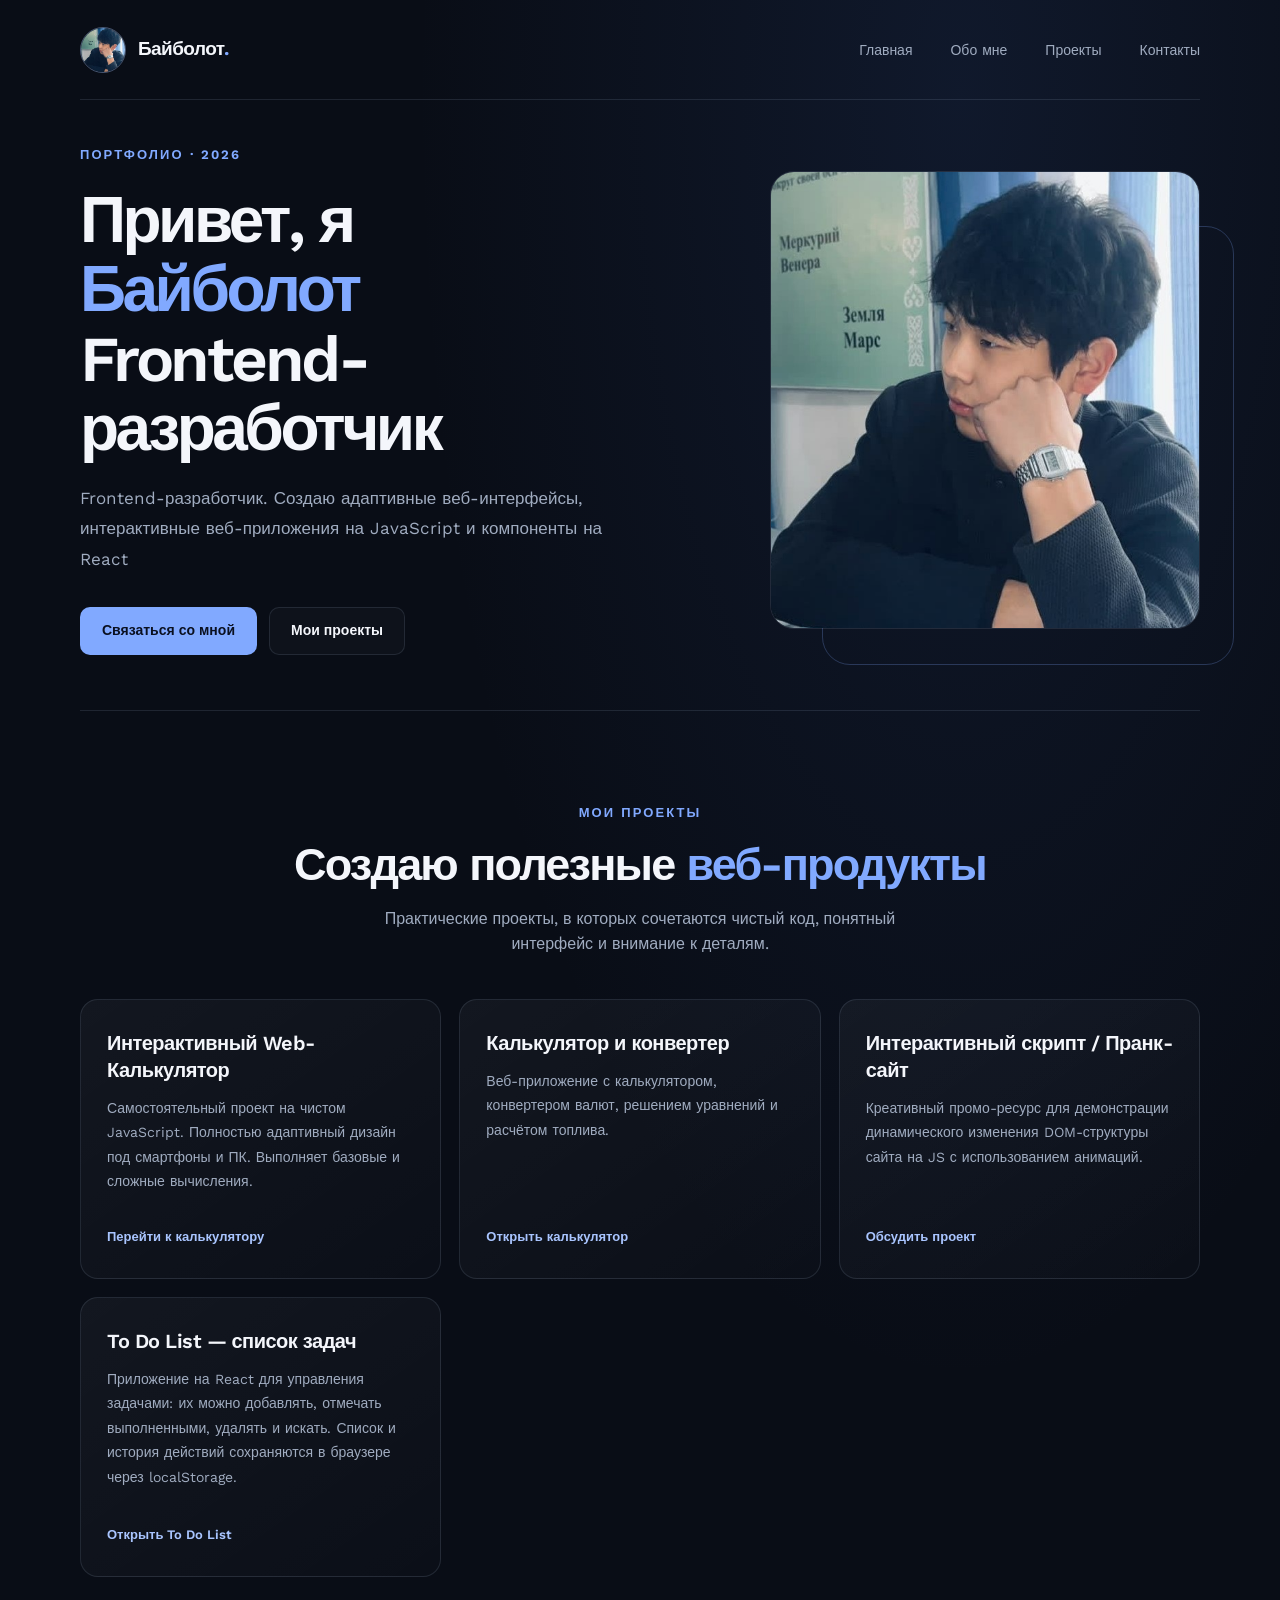
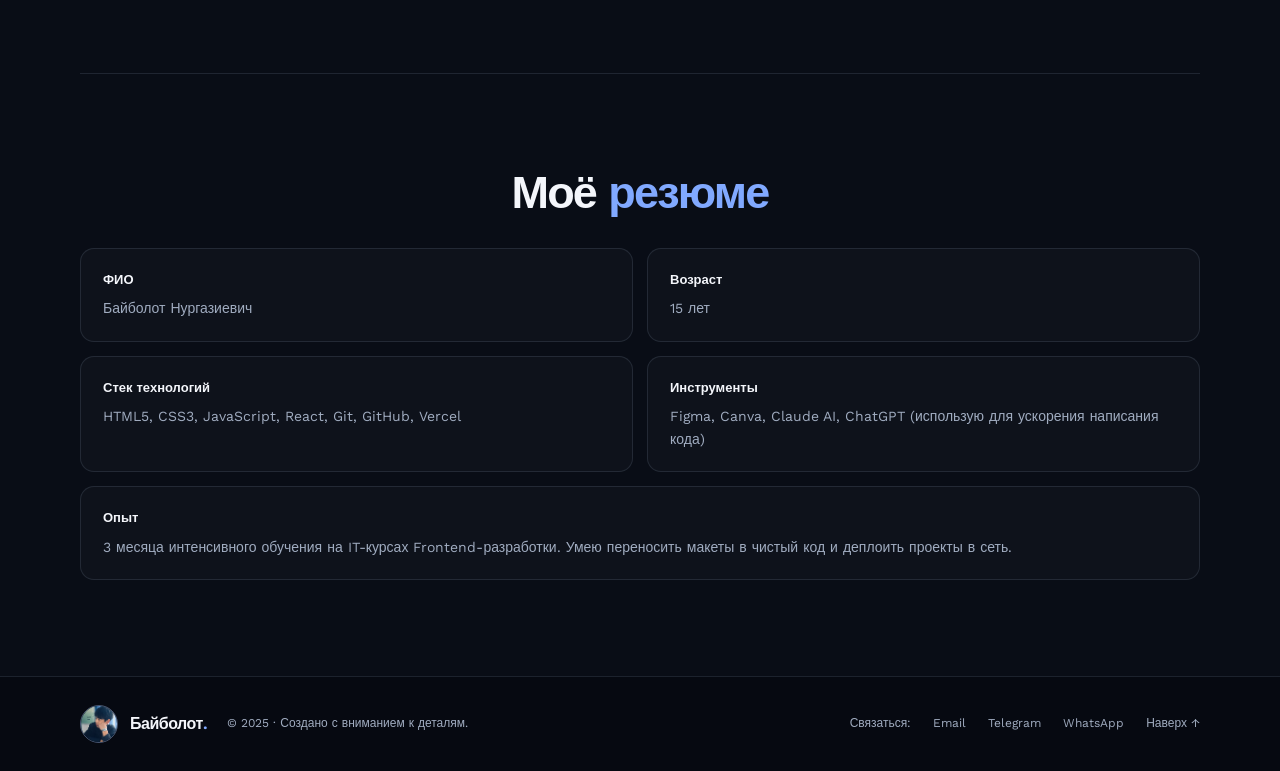
==== commit a982c47f: "Update portfolio project card Co-authored-by: Copilot <223556219+Copilot@users.noreply.github.com>" ====
--- a/index.html
+++ b/index.html
@@ -34,7 +34,7 @@
         </header>
         <section class="hero container" id="home">
             <div class="hero-text">
-                <h4>Портфолио · 2025</h4>
+                <h4>Портфолио · 2026</h4>
                 <h1>Привет, я<br><span>Байболот</span><br>Frontend-разработчик</h1>
                 <p>Frontend-разработчик. Создаю адаптивные веб-интерфейсы, интерактивные веб-приложения на JavaScript и компоненты на React</p>
                 <div class="hero-btns">
@@ -59,14 +59,19 @@
                     <a href="https://raw.githack.com/winline8888111-commits/simple_calculator/main/mobile.html" target="_blank" rel="noopener noreferrer" aria-label="Перейти к калькулятору">Перейти к калькулятору</a>
                 </article>
                 <article class="services-card">
-                    <h3>Расчетная система (C# + Claude AI)</h3>
-                    <p>Продвинутый калькулятор. Логика спроектирована на C# при поддержке ИИ Claude для оптимизации бэкенд-задач.</p>
-                    <a href="#contact">Обсудить проект</a>
+                    <h3>Калькулятор и конвертер</h3>
+                    <p>Веб-приложение с калькулятором, конвертером валют, решением уравнений и расчётом топлива.</p>
+                    <a href="https://calculatorcld-2pyj.vercel.app/" target="_blank" rel="noopener noreferrer" aria-label="Открыть калькулятор">Открыть калькулятор</a>
                 </article>
                 <article class="services-card">
                     <h3>Интерактивный скрипт / Пранк-сайт</h3>
                     <p>Креативный промо-ресурс для демонстрации динамического изменения DOM-структуры сайта на JS с использованием анимаций.</p>
                     <a href="#contact">Обсудить проект</a>
+                </article>
+                <article class="services-card">
+                    <h3>To Do List — список задач</h3>
+                    <p>Приложение на React для управления задачами: их можно добавлять, отмечать выполненными, удалять и искать. Список и история действий сохраняются в браузере через localStorage.</p>
+                    <a href="https://todo-ivory-zeta-94.vercel.app/" target="_blank" rel="noopener noreferrer" aria-label="Открыть To Do List">Открыть To Do List</a>
                 </article>
             </div>
         </section>
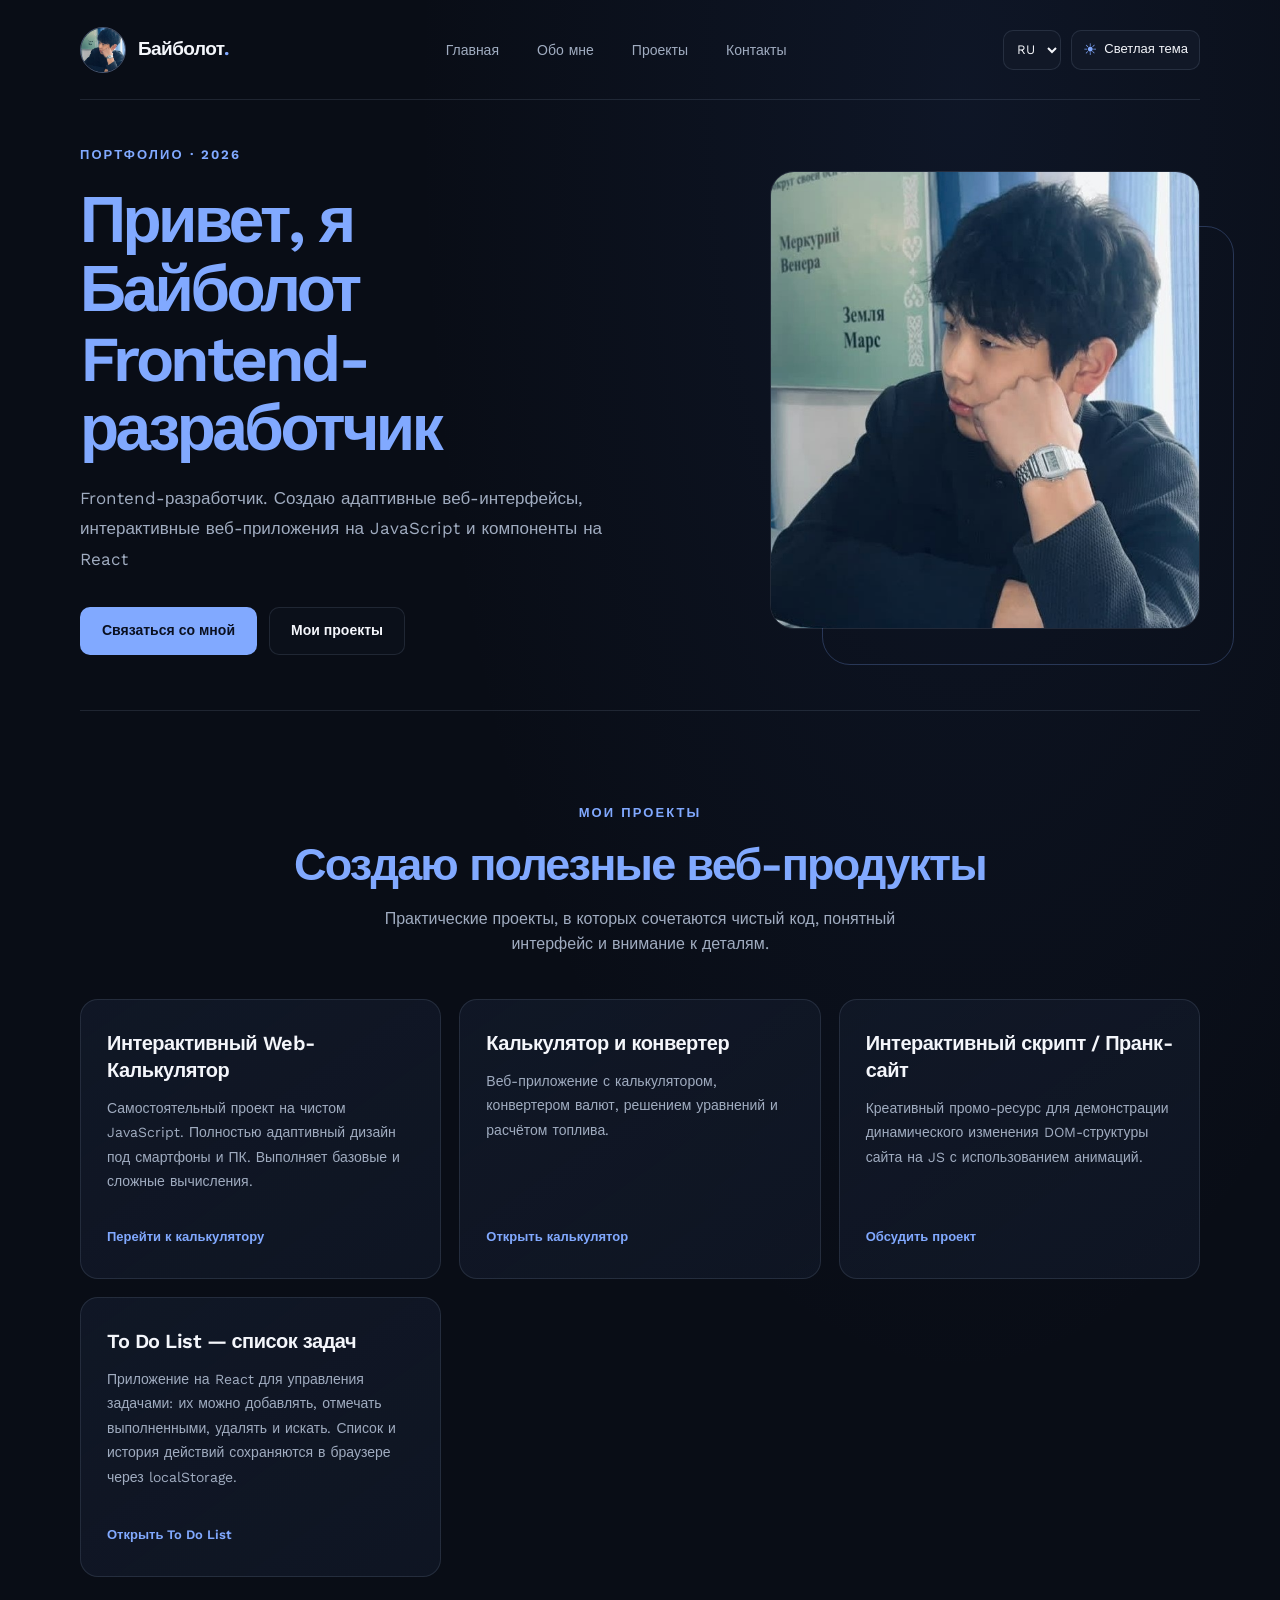
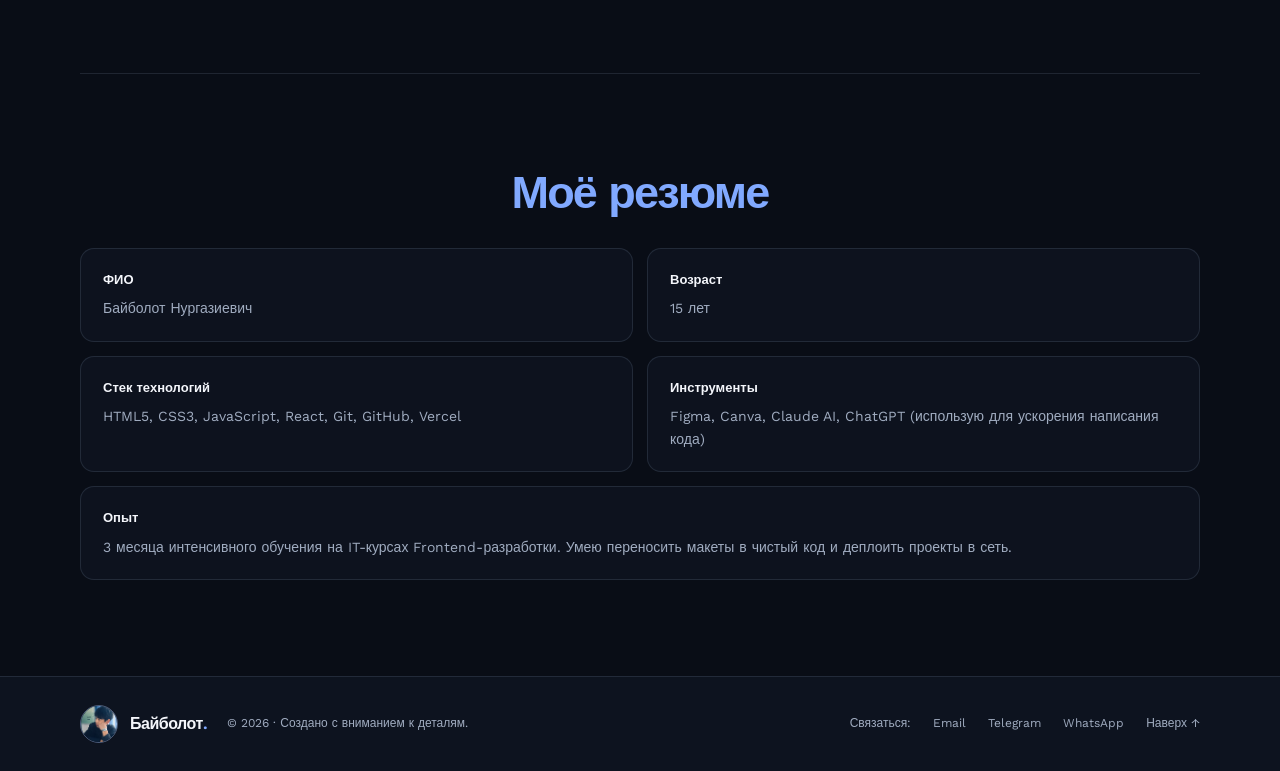
==== commit 2debdbf2: "Add theme and language switchers Co-authored-by: Copilot <223556219+Copilot@users.noreply.github.com" ====
--- a/index.html
+++ b/index.html
@@ -14,32 +14,44 @@
 <body>
     <main>
         <header class="container">
-            <nav aria-label="Основная навигация">
+            <nav aria-label="Основная навигация" data-i18n-aria-label="navLabel">
                 <div class="nav-logo">
                     <img src="img/myfoto.jpg" alt="Фото Байболота">
                     <h3>Байболот<span>.</span></h3>
                 </div>
-                <button class="nav-toggle" type="button" aria-label="Открыть меню" aria-expanded="false" aria-controls="nav-links">
-                    <span></span>
-                    <span></span>
-                    <span></span>
-                </button>
                 <ul class="nav-links" id="nav-links">
-                    <li><a href="#home">Главная</a></li>
-                    <li><a href="#about">Обо мне</a></li>
-                    <li><a href="#services">Проекты</a></li>
-                    <li><a href="#contact">Контакты</a></li>
+                    <li><a href="#home" data-i18n="navHome">Главная</a></li>
+                    <li><a href="#about" data-i18n="navAbout">Обо мне</a></li>
+                    <li><a href="#services" data-i18n="navProjects">Проекты</a></li>
+                    <li><a href="#contact" data-i18n="navContact">Контакты</a></li>
                 </ul>
+                <div class="nav-actions">
+                    <label class="visually-hidden" for="language-select" data-i18n="languageLabel">Язык</label>
+                    <select class="language-select" id="language-select" aria-label="Язык" data-i18n-aria-label="languageLabel">
+                        <option value="en">EN</option>
+                        <option value="ru">RU</option>
+                        <option value="kg">KG</option>
+                    </select>
+                    <button class="theme-toggle" type="button" aria-pressed="false" data-i18n-aria-label="themeToLight">
+                        <span class="theme-icon" aria-hidden="true">☀</span>
+                        <span data-i18n="themeToLight">Светлая тема</span>
+                    </button>
+                    <button class="nav-toggle" type="button" aria-label="Открыть меню" aria-expanded="false" aria-controls="nav-links" data-i18n-aria-label="menuOpen">
+                        <span></span>
+                        <span></span>
+                        <span></span>
+                    </button>
+                </div>
             </nav>
         </header>
         <section class="hero container" id="home">
             <div class="hero-text">
-                <h4>Портфолио · 2026</h4>
-                <h1>Привет, я<br><span>Байболот</span><br>Frontend-разработчик</h1>
-                <p>Frontend-разработчик. Создаю адаптивные веб-интерфейсы, интерактивные веб-приложения на JavaScript и компоненты на React</p>
+                <h4 data-i18n="portfolioYear">Портфолио · 2026</h4>
+                <h1><span data-i18n="heroGreeting">Привет, я</span><br><span>Байболот</span><br><span data-i18n="heroRole">Frontend-разработчик</span></h1>
+                <p data-i18n="heroDescription">Frontend-разработчик. Создаю адаптивные веб-интерфейсы, интерактивные веб-приложения на JavaScript и компоненты на React</p>
                 <div class="hero-btns">
-                    <a class="button button-primary" href="#contact">Связаться со мной</a>
-                    <a class="button button-secondary" href="#services">Мои проекты</a>
+                    <a class="button button-primary" href="#contact" data-i18n="contactMe">Связаться со мной</a>
+                    <a class="button button-secondary" href="#services" data-i18n="myProjects">Мои проекты</a>
                 </div>
             </div>
             <div class="hero-img">
@@ -48,43 +60,43 @@
         </section>
         <section class="services container" id="services">
             <div class="services-title">
-                <h4>Мои проекты</h4>
-                <h2>Создаю полезные <span>веб-продукты</span></h2>
-                <p>Практические проекты, в которых сочетаются чистый код, понятный интерфейс и внимание к деталям.</p>
+                <h4 data-i18n="myProjects">Мои проекты</h4>
+                <h2><span data-i18n="projectsHeading">Создаю полезные</span> <span data-i18n="webProducts">веб-продукты</span></h2>
+                <p data-i18n="projectsDescription">Практические проекты, в которых сочетаются чистый код, понятный интерфейс и внимание к деталям.</p>
             </div>
             <div class="services-cards">
                 <article class="services-card">
-                    <h3>Интерактивный Web-Калькулятор</h3>
-                    <p>Самостоятельный проект на чистом JavaScript. Полностью адаптивный дизайн под смартфоны и ПК. Выполняет базовые и сложные вычисления.</p>
-                    <a href="https://raw.githack.com/winline8888111-commits/simple_calculator/main/mobile.html" target="_blank" rel="noopener noreferrer" aria-label="Перейти к калькулятору">Перейти к калькулятору</a>
-                </article>
-                <article class="services-card">
-                    <h3>Калькулятор и конвертер</h3>
-                    <p>Веб-приложение с калькулятором, конвертером валют, решением уравнений и расчётом топлива.</p>
-                    <a href="https://calculatorcld-2pyj.vercel.app/" target="_blank" rel="noopener noreferrer" aria-label="Открыть калькулятор">Открыть калькулятор</a>
-                </article>
-                <article class="services-card">
-                    <h3>Интерактивный скрипт / Пранк-сайт</h3>
-                    <p>Креативный промо-ресурс для демонстрации динамического изменения DOM-структуры сайта на JS с использованием анимаций.</p>
-                    <a href="#contact">Обсудить проект</a>
-                </article>
-                <article class="services-card">
-                    <h3>To Do List — список задач</h3>
-                    <p>Приложение на React для управления задачами: их можно добавлять, отмечать выполненными, удалять и искать. Список и история действий сохраняются в браузере через localStorage.</p>
-                    <a href="https://todo-ivory-zeta-94.vercel.app/" target="_blank" rel="noopener noreferrer" aria-label="Открыть To Do List">Открыть To Do List</a>
+                    <h3 data-i18n="project1Title">Интерактивный Web-Калькулятор</h3>
+                    <p data-i18n="project1Description">Самостоятельный проект на чистом JavaScript. Полностью адаптивный дизайн под смартфоны и ПК. Выполняет базовые и сложные вычисления.</p>
+                    <a href="https://raw.githack.com/winline8888111-commits/simple_calculator/main/mobile.html" target="_blank" rel="noopener noreferrer" aria-label="Перейти к калькулятору" data-i18n="project1Link" data-i18n-aria-label="project1Link">Перейти к калькулятору</a>
+                </article>
+                <article class="services-card">
+                    <h3 data-i18n="project2Title">Калькулятор и конвертер</h3>
+                    <p data-i18n="project2Description">Веб-приложение с калькулятором, конвертером валют, решением уравнений и расчётом топлива.</p>
+                    <a href="https://calculatorcld-2pyj.vercel.app/" target="_blank" rel="noopener noreferrer" aria-label="Открыть калькулятор" data-i18n="project2Link" data-i18n-aria-label="project2Link">Открыть калькулятор</a>
+                </article>
+                <article class="services-card">
+                    <h3 data-i18n="project3Title">Интерактивный скрипт / Пранк-сайт</h3>
+                    <p data-i18n="project3Description">Креативный промо-ресурс для демонстрации динамического изменения DOM-структуры сайта на JS с использованием анимаций.</p>
+                    <a href="#contact" data-i18n="project3Link">Обсудить проект</a>
+                </article>
+                <article class="services-card">
+                    <h3 data-i18n="project4Title">To Do List — список задач</h3>
+                    <p data-i18n="project4Description">Приложение на React для управления задачами: их можно добавлять, отмечать выполненными, удалять и искать. Список и история действий сохраняются в браузере через localStorage.</p>
+                    <a href="https://todo-ivory-zeta-94.vercel.app/" target="_blank" rel="noopener noreferrer" aria-label="Открыть To Do List" data-i18n="project4Link" data-i18n-aria-label="project4Link">Открыть To Do List</a>
                 </article>
             </div>
         </section>
         <section class="resume container" id="about">
             <div class="resume-title">
-                <h2>Моё <span>резюме</span></h2>
+                <h2><span data-i18n="myResume">Моё</span> <span data-i18n="resume">резюме</span></h2>
             </div>
             <div class="resume-details">
-                <p class="resume-item"><b>ФИО</b><span>Байболот Нургазиевич</span></p>
-                <p class="resume-item"><b>Возраст</b><span>15 лет</span></p>
-                <p class="resume-item"><b>Стек технологий</b><span>HTML5, CSS3, JavaScript, React, Git, GitHub, Vercel</span></p>
-                <p class="resume-item"><b>Инструменты</b><span>Figma, Canva, Claude AI, ChatGPT (использую для ускорения написания кода)</span></p>
-                <p class="resume-item"><b>Опыт</b><span>3 месяца интенсивного обучения на IT-курсах Frontend-разработки. Умею переносить макеты в чистый код и деплоить проекты в сеть.</span></p>
+                <p class="resume-item"><b data-i18n="fullName">ФИО</b><span>Байболот Нургазиевич</span></p>
+                <p class="resume-item"><b data-i18n="age">Возраст</b><span data-i18n="ageValue">15 лет</span></p>
+                <p class="resume-item"><b data-i18n="techStack">Стек технологий</b><span>HTML5, CSS3, JavaScript, React, Git, GitHub, Vercel</span></p>
+                <p class="resume-item"><b data-i18n="tools">Инструменты</b><span data-i18n="toolsValue">Figma, Canva, Claude AI, ChatGPT (использую для ускорения написания кода)</span></p>
+                <p class="resume-item"><b data-i18n="experience">Опыт</b><span data-i18n="experienceValue">3 месяца интенсивного обучения на IT-курсах Frontend-разработки. Умею переносить макеты в чистый код и деплоить проекты в сеть.</span></p>
             </div>
         </section>
     </main>
@@ -93,32 +105,136 @@
             <div class="foot-logo">
                 <img src="img/myfoto.jpg" alt="Фото Байболота">
                 <h3>Байболот<span>.</span></h3>
-                <p>© 2025 · Создано с вниманием к деталям.</p>
+                <p data-i18n="copyright">© 2026 · Создано с вниманием к деталям.</p>
             </div>
         </div>
         <div class="footus">
-            <p>Связаться:</p>
+            <p data-i18n="getInTouch">Связаться:</p>
             <a href="mailto:bajbolot92@gmail.com">Email</a>
             <a href="https://t.me/bxww_10" target="_blank" rel="noopener noreferrer">Telegram</a>
             <a href="https://wa.me/996500585033" target="_blank" rel="noopener noreferrer">WhatsApp</a>
-            <a href="#home">Наверх ↑</a>
+            <a href="#home" data-i18n="backToTop">Наверх ↑</a>
         </div>
     </footer>
     <script>
         const navToggle = document.querySelector('.nav-toggle');
         const navLinks = document.querySelector('.nav-links');
+        const languageSelect = document.querySelector('.language-select');
+        const themeToggle = document.querySelector('.theme-toggle');
+        const themeColor = document.querySelector('meta[name="theme-color"]');
+
+        const translations = {
+            ru: {
+                pageTitle: 'Байболот Нургазиевич — Frontend-разработчик',
+                navLabel: 'Основная навигация', navHome: 'Главная', navAbout: 'Обо мне', navProjects: 'Проекты', navContact: 'Контакты',
+                languageLabel: 'Язык', themeToLight: 'Светлая тема', themeToDark: 'Темная тема', menuOpen: 'Открыть меню', menuClose: 'Закрыть меню',
+                portfolioYear: 'Портфолио · 2026', heroGreeting: 'Привет, я', heroRole: 'Frontend-разработчик',
+                heroDescription: 'Frontend-разработчик. Создаю адаптивные веб-интерфейсы, интерактивные веб-приложения на JavaScript и компоненты на React',
+                contactMe: 'Связаться со мной', myProjects: 'Мои проекты', projectsHeading: 'Создаю полезные', webProducts: 'веб-продукты',
+                projectsDescription: 'Практические проекты, в которых сочетаются чистый код, понятный интерфейс и внимание к деталям.',
+                project1Title: 'Интерактивный Web-Калькулятор', project1Description: 'Самостоятельный проект на чистом JavaScript. Полностью адаптивный дизайн под смартфоны и ПК. Выполняет базовые и сложные вычисления.', project1Link: 'Перейти к калькулятору',
+                project2Title: 'Калькулятор и конвертер', project2Description: 'Веб-приложение с калькулятором, конвертером валют, решением уравнений и расчётом топлива.', project2Link: 'Открыть калькулятор',
+                project3Title: 'Интерактивный скрипт / Пранк-сайт', project3Description: 'Креативный промо-ресурс для демонстрации динамического изменения DOM-структуры сайта на JS с использованием анимаций.', project3Link: 'Обсудить проект',
+                project4Title: 'To Do List — список задач', project4Description: 'Приложение на React для управления задачами: их можно добавлять, отмечать выполненными, удалять и искать. Список и история действий сохраняются в браузере через localStorage.', project4Link: 'Открыть To Do List',
+                myResume: 'Моё', resume: 'резюме', fullName: 'ФИО', age: 'Возраст', ageValue: '15 лет', techStack: 'Стек технологий', tools: 'Инструменты',
+                toolsValue: 'Figma, Canva, Claude AI, ChatGPT (использую для ускорения написания кода)', experience: 'Опыт',
+                experienceValue: '3 месяца интенсивного обучения на IT-курсах Frontend-разработки. Умею переносить макеты в чистый код и деплоить проекты в сеть.',
+                copyright: '© 2026 · Создано с вниманием к деталям.', getInTouch: 'Связаться:', backToTop: 'Наверх ↑',
+                photoAlt: 'Фото Байболота'
+            },
+            en: {
+                pageTitle: 'Baybolot Nurgazievich — Frontend Developer',
+                navLabel: 'Main navigation', navHome: 'Home', navAbout: 'About me', navProjects: 'Projects', navContact: 'Contact',
+                languageLabel: 'Language', themeToLight: 'Light theme', themeToDark: 'Dark theme', menuOpen: 'Open menu', menuClose: 'Close menu',
+                portfolioYear: 'Portfolio · 2026', heroGreeting: "Hi, I'm", heroRole: 'Frontend Developer',
+                heroDescription: 'Frontend developer creating responsive web interfaces, interactive JavaScript applications, and React components.',
+                contactMe: 'Contact me', myProjects: 'My projects', projectsHeading: 'Building useful', webProducts: 'web products',
+                projectsDescription: 'Practical projects combining clean code, clear interfaces, and attention to detail.',
+                project1Title: 'Interactive Web Calculator', project1Description: 'An independent project built with pure JavaScript. Fully responsive on phones and desktops, with basic and advanced calculations.', project1Link: 'Open calculator',
+                project2Title: 'Calculator and Converter', project2Description: 'A web app featuring a calculator, currency converter, equation solver, and fuel calculator.', project2Link: 'Open calculator',
+                project3Title: 'Interactive Script / Prank Site', project3Description: 'A creative promotional site demonstrating dynamic DOM updates with JavaScript animations.', project3Link: 'Discuss a project',
+                project4Title: 'To Do List', project4Description: 'A React task manager: add, complete, delete, and search tasks. The list and activity history are saved in the browser using localStorage.', project4Link: 'Open To Do List',
+                myResume: 'My', resume: 'resume', fullName: 'Name', age: 'Age', ageValue: '15 years old', techStack: 'Tech stack', tools: 'Tools',
+                toolsValue: 'Figma, Canva, Claude AI, ChatGPT (used to speed up coding)', experience: 'Experience',
+                experienceValue: 'Three months of intensive Frontend development training. I can turn designs into clean code and deploy projects online.',
+                copyright: '© 2026 · Made with attention to detail.', getInTouch: 'Get in touch:', backToTop: 'Back to top ↑',
+                photoAlt: 'Photo of Baybolot'
+            },
+            kg: {
+                pageTitle: 'Байболот Нургазиевич — Frontend иштеп чыгуучу',
+                navLabel: 'Негизги навигация', navHome: 'Башкы бет', navAbout: 'Мен жөнүндө', navProjects: 'Долбоорлор', navContact: 'Байланыш',
+                languageLabel: 'Тил', themeToLight: 'Ачык тема', themeToDark: 'Караңгы тема', menuOpen: 'Менюну ачуу', menuClose: 'Менюну жабуу',
+                portfolioYear: 'Портфолио · 2026', heroGreeting: 'Салам, мен', heroRole: 'Frontend иштеп чыгуучумун',
+                heroDescription: 'Frontend иштеп чыгуучумун. Ыңгайлашкан веб-интерфейстерди, JavaScript веб-тиркемелерин жана React компоненттерин жасайм.',
+                contactMe: 'Байланышуу', myProjects: 'Долбоорлорум', projectsHeading: 'Пайдалуу', webProducts: 'веб-продукттарды жасайм',
+                projectsDescription: 'Таза код, түшүнүктүү интерфейс жана майда-чүйдөсүнө көңүл бурууну айкалыштырган практикалык долбоорлор.',
+                project1Title: 'Интерактивдүү веб-калькулятор', project1Description: 'Таза JavaScript менен жасалган жеке долбоор. Телефондорго жана компьютерлерге ылайыкташкан, жөнөкөй жана татаал эсептөөлөрдү аткарат.', project1Link: 'Калькуляторду ачуу',
+                project2Title: 'Калькулятор жана конвертер', project2Description: 'Калькулятору, валюта конвертери, теңдеме чыгаргычы жана күйүүчү май эсептегичи бар веб-тиркеме.', project2Link: 'Калькуляторду ачуу',
+                project3Title: 'Интерактивдүү скрипт / Пранк-сайт', project3Description: 'JavaScript анимациялары менен сайттын DOM түзүмүн динамикалык өзгөртүүнү көрсөткөн чыгармачыл промо-сайт.', project3Link: 'Долбоорду талкуулоо',
+                project4Title: 'To Do List — тапшырмалар тизмеси', project4Description: 'React менен жасалган тапшырма башкаргыч: тапшырмаларды кошуп, бүтүрүп, өчүрүп жана издей аласыз. Тизме жана аракеттер тарыхы браузердеги localStorage ичинде сакталат.', project4Link: 'To Do List ачуу',
+                myResume: 'Менин', resume: 'резюмем', fullName: 'Аты-жөнү', age: 'Жашы', ageValue: '15 жаш', techStack: 'Технологиялар', tools: 'Куралдар',
+                toolsValue: 'Figma, Canva, Claude AI, ChatGPT (код жазууну тездетүү үчүн колдоном)', experience: 'Тажрыйба',
+                experienceValue: 'Frontend иштеп чыгуу боюнча IT курстарында 3 ай интенсивдүү окудум. Макеттерди таза кодго айландырып, долбоорлорду интернетке жайгаштыра алам.',
+                copyright: '© 2026 · Ар бир майда-чүйдөсүнө көңүл бурулуп жасалды.', getInTouch: 'Байланыш:', backToTop: 'Жогору ↑',
+                photoAlt: 'Байболоттун сүрөтү'
+            }
+        };
+
+        function setLanguage(language) {
+            const messages = translations[language];
+            document.documentElement.lang = language === 'kg' ? 'ky' : language;
+            document.title = messages.pageTitle;
+            document.querySelectorAll('[data-i18n]').forEach((element) => {
+                element.textContent = messages[element.dataset.i18n];
+            });
+            document.querySelectorAll('[data-i18n-aria-label]').forEach((element) => {
+                element.setAttribute('aria-label', messages[element.dataset.i18nAriaLabel]);
+            });
+            document.querySelectorAll('img[alt]').forEach((image) => {
+                image.alt = messages.photoAlt;
+            });
+            languageSelect.value = language;
+            localStorage.setItem('portfolio-language', language);
+        }
+
+        function setTheme(theme) {
+            const isLight = theme === 'light';
+            document.documentElement.dataset.theme = theme;
+            themeToggle.setAttribute('aria-pressed', String(isLight));
+            themeToggle.querySelector('.theme-icon').textContent = isLight ? '☾' : '☀';
+            const key = isLight ? 'themeToDark' : 'themeToLight';
+            themeToggle.querySelector('[data-i18n]').dataset.i18n = key;
+            themeToggle.querySelector('[data-i18n]').textContent = translations[languageSelect.value][key];
+            themeToggle.setAttribute('aria-label', translations[languageSelect.value][key]);
+            themeColor.content = isLight ? '#f5f7fb' : '#090d16';
+            localStorage.setItem('portfolio-theme', theme);
+        }
+
+        const savedLanguage = localStorage.getItem('portfolio-language');
+        setLanguage(translations[savedLanguage] ? savedLanguage : 'ru');
+        const savedTheme = localStorage.getItem('portfolio-theme');
+        setTheme(savedTheme === 'light' ? 'light' : 'dark');
+
+        languageSelect.addEventListener('change', () => {
+            setLanguage(languageSelect.value);
+            setTheme(document.documentElement.dataset.theme);
+        });
+
+        themeToggle.addEventListener('click', () => {
+            setTheme(document.documentElement.dataset.theme === 'dark' ? 'light' : 'dark');
+        });
 
         navToggle.addEventListener('click', () => {
             const isExpanded = navToggle.getAttribute('aria-expanded') === 'true';
             navToggle.setAttribute('aria-expanded', String(!isExpanded));
-            navToggle.setAttribute('aria-label', isExpanded ? 'Открыть меню' : 'Закрыть меню');
+            navToggle.setAttribute('aria-label', translations[languageSelect.value][isExpanded ? 'menuOpen' : 'menuClose']);
             navLinks.classList.toggle('is-open', !isExpanded);
         });
 
         navLinks.addEventListener('click', (event) => {
             if (event.target.closest('a')) {
                 navToggle.setAttribute('aria-expanded', 'false');
-                navToggle.setAttribute('aria-label', 'Открыть меню');
+                navToggle.setAttribute('aria-label', translations[languageSelect.value].menuOpen);
                 navLinks.classList.remove('is-open');
             }
         });
--- a/style.css
+++ b/style.css
@@ -14,6 +14,20 @@
     --muted: #a0acc0;
     --accent: #81a9ff;
     --accent-bright: #a9c5ff;
+    --accent-foreground: #0a1020;
+}
+
+:root[data-theme="light"] {
+    color-scheme: light;
+    --background: #f5f7fb;
+    --surface: #ffffff;
+    --surface-raised: #edf2fa;
+    --border: rgba(31, 48, 77, 0.14);
+    --text: #172033;
+    --muted: #59677d;
+    --accent: #315eb8;
+    --accent-bright: #254b9b;
+    --accent-foreground: #ffffff;
 }
 
 html {
@@ -23,11 +37,12 @@
 body {
     min-width: 320px;
     background:
-        radial-gradient(ellipse at 75% 4%, rgba(52, 86, 157, 0.16), transparent 34rem),
+        radial-gradient(ellipse at 75% 4%, rgba(52, 86, 157, 0.12), transparent 34rem),
         var(--background);
     color: var(--text);
     font-family: 'Work Sans', sans-serif;
     line-height: 1.6;
+    transition: background-color 180ms ease, color 180ms ease;
 }
 
 a {
@@ -99,6 +114,52 @@
 .nav-links a:hover,
 .nav-links a:focus-visible {
     color: var(--text);
+}
+
+.nav-actions {
+    display: flex;
+    align-items: center;
+    gap: 10px;
+}
+
+.language-select,
+.theme-toggle {
+    min-height: 40px;
+    border: 1px solid var(--border);
+    border-radius: 10px;
+    background: var(--surface);
+    color: var(--text);
+    font: inherit;
+    font-size: 13px;
+}
+
+.language-select {
+    padding: 0 9px;
+    cursor: pointer;
+}
+
+.theme-toggle {
+    display: inline-flex;
+    align-items: center;
+    gap: 7px;
+    padding: 0 11px;
+    cursor: pointer;
+}
+
+.theme-icon {
+    color: var(--accent);
+    font-size: 16px;
+    line-height: 1;
+}
+
+.visually-hidden {
+    position: absolute;
+    width: 1px;
+    height: 1px;
+    overflow: hidden;
+    clip: rect(0, 0, 0, 0);
+    white-space: nowrap;
+    clip-path: inset(50%);
 }
 
 .nav-toggle {
@@ -205,7 +266,7 @@
 
 .button-primary {
     background: var(--accent);
-    color: #0a1020;
+    color: var(--accent-foreground);
 }
 
 .button-primary:hover {
@@ -214,7 +275,7 @@
 
 .button-secondary {
     border-color: var(--border);
-    background: rgba(255, 255, 255, 0.025);
+    background: color-mix(in srgb, var(--surface) 30%, transparent);
     color: var(--text);
 }
 
@@ -291,14 +352,14 @@
     padding: 30px 26px;
     border: 1px solid var(--border);
     border-radius: 18px;
-    background: linear-gradient(145deg, rgba(255, 255, 255, 0.045), rgba(255, 255, 255, 0.012));
+    background: linear-gradient(145deg, color-mix(in srgb, var(--surface) 94%, transparent), color-mix(in srgb, var(--surface) 78%, transparent));
     transition: transform 200ms ease, border-color 200ms ease, background-color 200ms ease;
 }
 
 .services-card:hover {
     transform: translateY(-5px);
     border-color: rgba(129, 169, 255, 0.4);
-    background-color: rgba(21, 31, 48, 0.7);
+    background-color: var(--surface-raised);
 }
 
 .services-card h3 {
@@ -318,7 +379,7 @@
 
 .services-card a {
     margin-top: auto;
-    color: var(--accent-bright);
+    color: var(--accent);
     font-size: 13px;
     font-weight: 600;
     text-decoration: none;
@@ -352,7 +413,7 @@
     padding: 20px 22px;
     border: 1px solid var(--border);
     border-radius: 14px;
-    background: rgba(255, 255, 255, 0.025);
+    background: color-mix(in srgb, var(--surface) 55%, transparent);
     color: var(--muted);
     font-size: 14px;
     line-height: 1.65;
@@ -375,7 +436,7 @@
     gap: 24px;
     padding: 28px max(32px, calc((100% - 1120px) / 2));
     border-top: 1px solid var(--border);
-    background: rgba(4, 7, 12, 0.5);
+    background: color-mix(in srgb, var(--surface) 55%, transparent);
 }
 
 .foot-logo img {
--- a/media.css
+++ b/media.css
@@ -23,17 +23,18 @@
     }
 }
 
-@media (max-width: 700px) {
-    .container {
-        width: min(100% - 40px, 540px);
-    }
-
+@media (max-width: 780px) {
     nav {
         min-height: 82px;
     }
 
+    .nav-actions {
+        gap: 8px;
+    }
+
     .nav-toggle {
         display: block;
+        flex: 0 0 44px;
     }
 
     .nav-links {
@@ -48,7 +49,7 @@
         padding: 8px 20px;
         border: 1px solid var(--border);
         border-radius: 0 0 16px 16px;
-        background: #101725;
+        background: var(--surface);
         box-shadow: 0 18px 34px rgba(0, 0, 0, 0.28);
     }
 
@@ -63,6 +64,12 @@
     .nav-links a {
         display: block;
         padding: 13px 4px;
+    }
+}
+
+@media (max-width: 700px) {
+    .container {
+        width: min(100% - 40px, 540px);
     }
 
     .hero {
@@ -149,6 +156,20 @@
         height: 40px;
     }
 
+    .nav-actions {
+        gap: 6px;
+    }
+
+    .theme-toggle {
+        width: 40px;
+        justify-content: center;
+        padding: 0;
+    }
+
+    .theme-toggle [data-i18n] {
+        display: none;
+    }
+
     .hero-text h1 {
         font-size: 40px;
     }
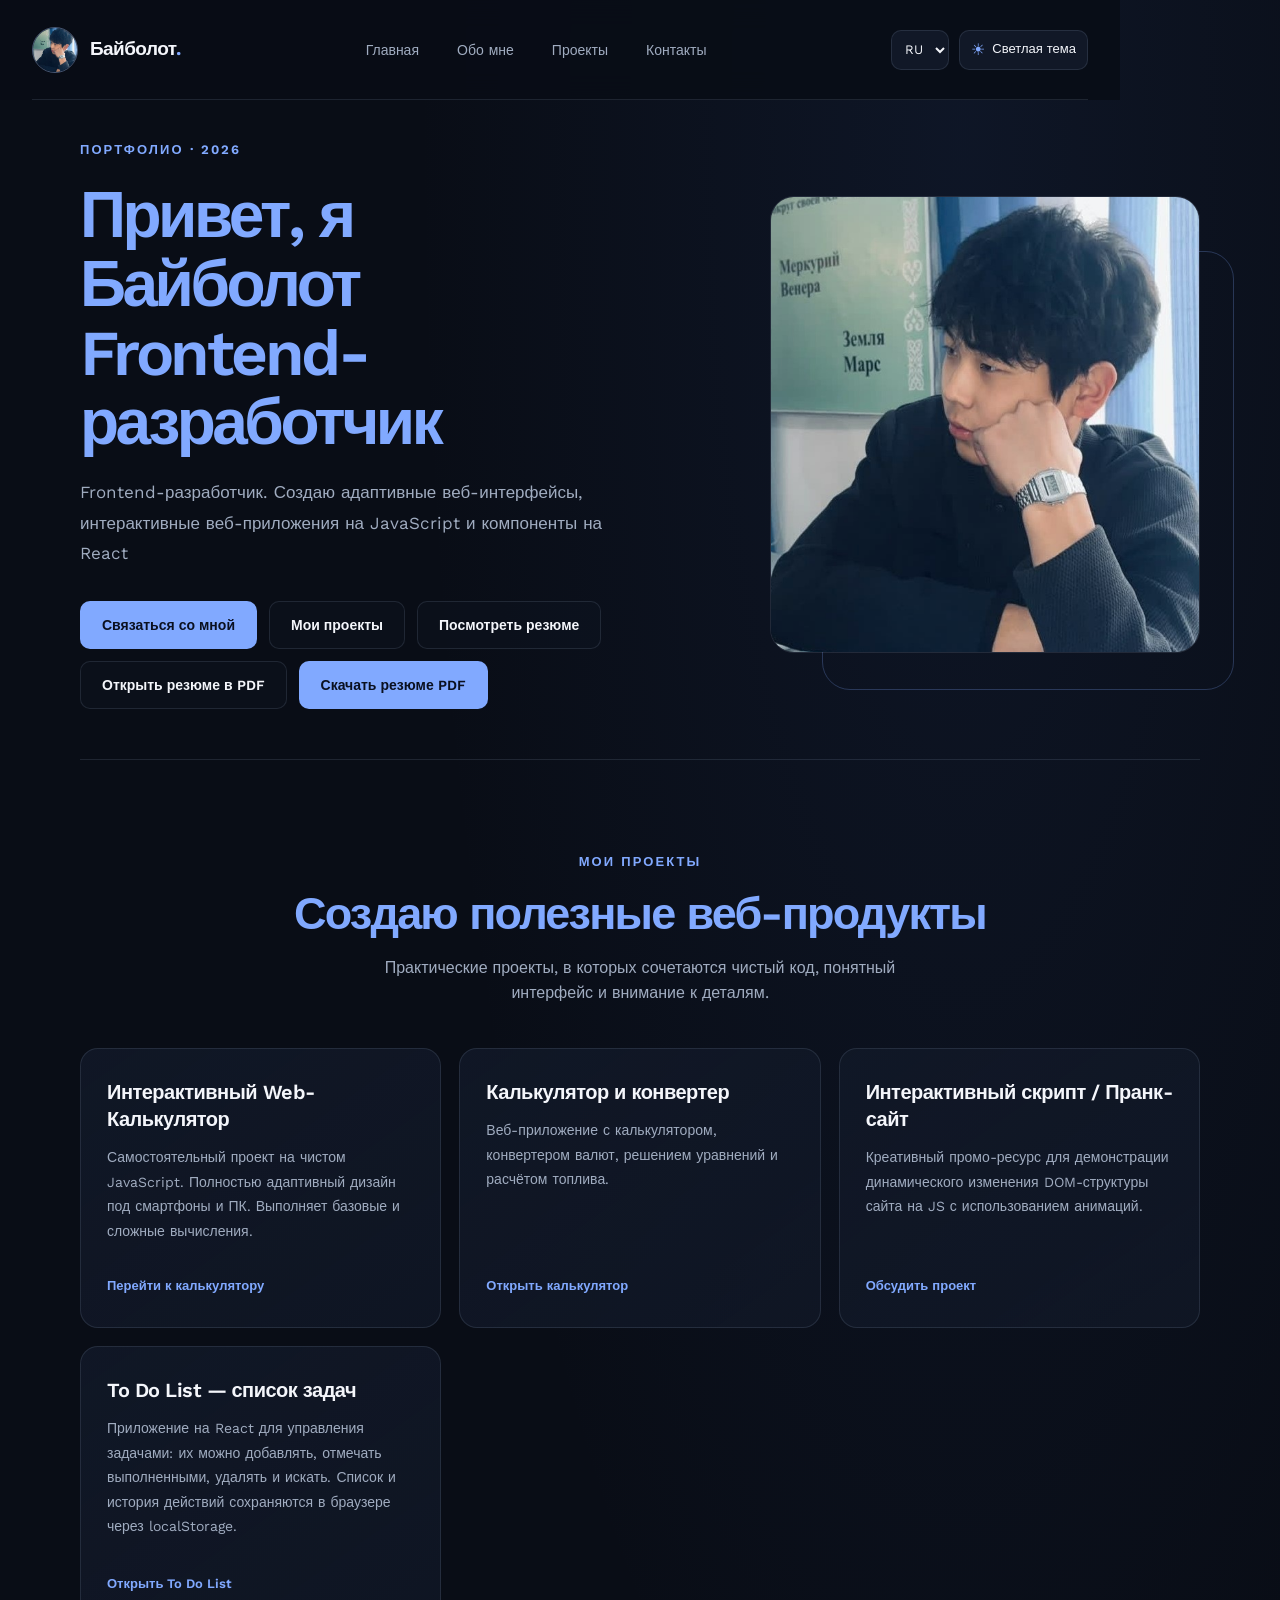
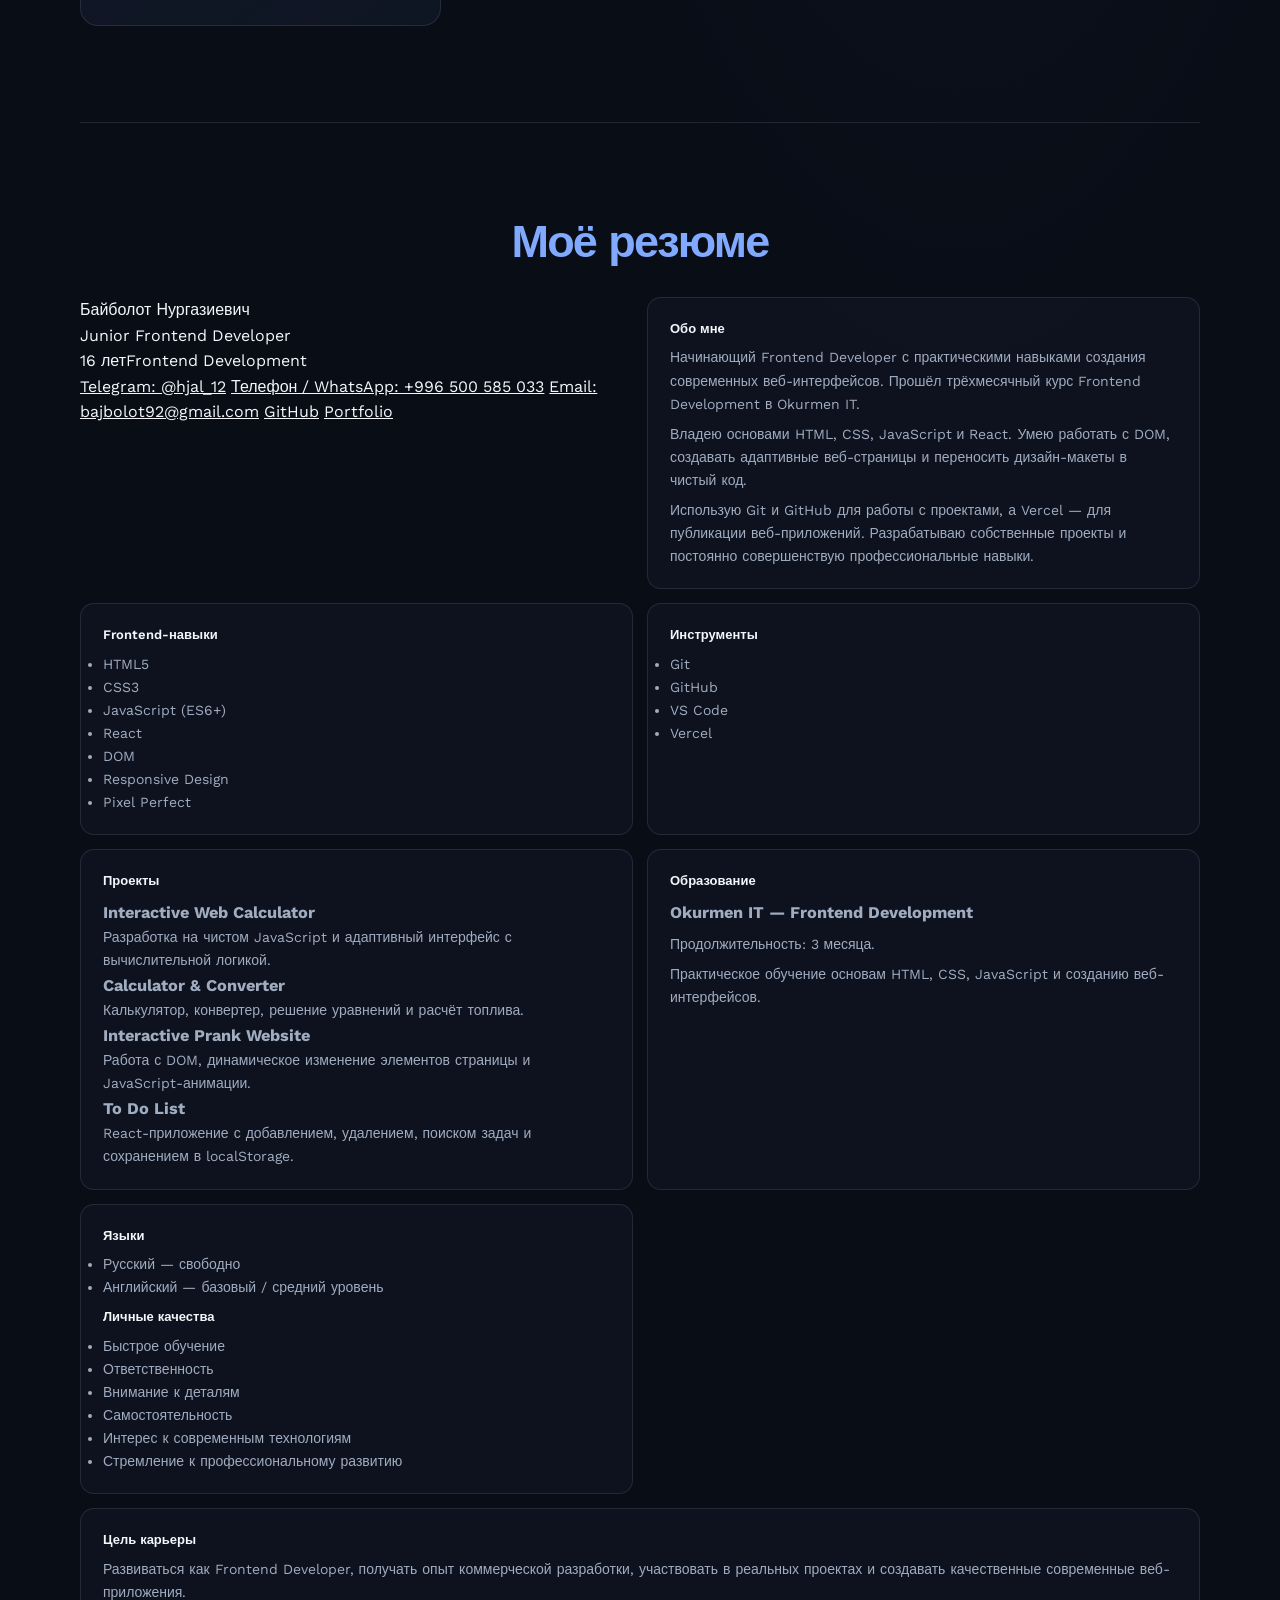
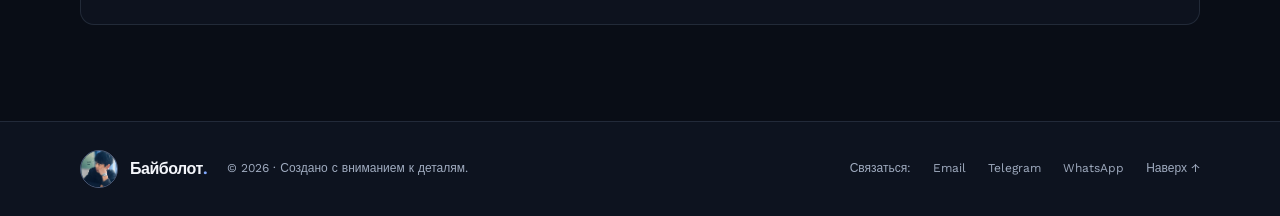
==== commit 328cb7cf: "Add downloadable PDF resume" ====
--- a/index.html
+++ b/index.html
@@ -52,6 +52,9 @@
                 <div class="hero-btns">
                     <a class="button button-primary" href="#contact" data-i18n="contactMe">Связаться со мной</a>
                     <a class="button button-secondary" href="#services" data-i18n="myProjects">Мои проекты</a>
+                    <a class="button button-secondary" href="#about" data-i18n="viewResume">Посмотреть резюме</a>
+                    <a class="button button-secondary" href="resume.pdf" target="_blank" rel="noopener noreferrer" data-i18n="viewResumePdf">Открыть резюме в PDF</a>
+                    <a class="button button-primary" href="resume.pdf" download="Baybolot-Nurgazievich-Resume.pdf" data-i18n="downloadResume">Скачать резюме PDF</a>
                 </div>
             </div>
             <div class="hero-img">
@@ -92,11 +95,101 @@
                 <h2><span data-i18n="myResume">Моё</span> <span data-i18n="resume">резюме</span></h2>
             </div>
             <div class="resume-details">
-                <p class="resume-item"><b data-i18n="fullName">ФИО</b><span>Байболот Нургазиевич</span></p>
-                <p class="resume-item"><b data-i18n="age">Возраст</b><span data-i18n="ageValue">15 лет</span></p>
-                <p class="resume-item"><b data-i18n="techStack">Стек технологий</b><span>HTML5, CSS3, JavaScript, React, Git, GitHub, Vercel</span></p>
-                <p class="resume-item"><b data-i18n="tools">Инструменты</b><span data-i18n="toolsValue">Figma, Canva, Claude AI, ChatGPT (использую для ускорения написания кода)</span></p>
-                <p class="resume-item"><b data-i18n="experience">Опыт</b><span data-i18n="experienceValue">3 месяца интенсивного обучения на IT-курсах Frontend-разработки. Умею переносить макеты в чистый код и деплоить проекты в сеть.</span></p>
+                <article class="resume-profile resume-span-2">
+                    <div>
+                        <p class="resume-name">Байболот Нургазиевич</p>
+                        <p class="resume-role">Junior Frontend Developer</p>
+                        <p class="resume-meta"><span>16 лет</span><span>Frontend Development</span></p>
+                    </div>
+                    <div class="resume-contacts">
+                        <a href="https://t.me/hjal_12" target="_blank" rel="noopener noreferrer">Telegram: @hjal_12</a>
+                        <a href="tel:+996500585033">Телефон / WhatsApp: +996 500 585 033</a>
+                        <a href="mailto:bajbolot92@gmail.com">Email: bajbolot92@gmail.com</a>
+                        <a href="https://github.com/winline8888111-commits" target="_blank" rel="noopener noreferrer">GitHub</a>
+                        <a href="https://portfolio-bice-omega-45.vercel.app/" target="_blank" rel="noopener noreferrer">Portfolio</a>
+                    </div>
+                </article>
+
+                <article class="resume-item resume-span-2">
+                    <b>Обо мне</b>
+                    <p>Начинающий Frontend Developer с практическими навыками создания современных веб-интерфейсов. Прошёл трёхмесячный курс Frontend Development в Okurmen IT.</p>
+                    <p>Владею основами HTML, CSS, JavaScript и React. Умею работать с DOM, создавать адаптивные веб-страницы и переносить дизайн-макеты в чистый код.</p>
+                    <p>Использую Git и GitHub для работы с проектами, а Vercel — для публикации веб-приложений. Разрабатываю собственные проекты и постоянно совершенствую профессиональные навыки.</p>
+                </article>
+
+                <article class="resume-item">
+                    <b>Frontend-навыки</b>
+                    <ul>
+                        <li>HTML5</li>
+                        <li>CSS3</li>
+                        <li>JavaScript (ES6+)</li>
+                        <li>React</li>
+                        <li>DOM</li>
+                        <li>Responsive Design</li>
+                        <li>Pixel Perfect</li>
+                    </ul>
+                </article>
+
+                <article class="resume-item">
+                    <b>Инструменты</b>
+                    <ul>
+                        <li>Git</li>
+                        <li>GitHub</li>
+                        <li>VS Code</li>
+                        <li>Vercel</li>
+                    </ul>
+                </article>
+
+                <article class="resume-item resume-span-2">
+                    <b>Проекты</b>
+                    <div class="resume-projects">
+                        <div>
+                            <h3>Interactive Web Calculator</h3>
+                            <p>Разработка на чистом JavaScript и адаптивный интерфейс с вычислительной логикой.</p>
+                        </div>
+                        <div>
+                            <h3>Calculator &amp; Converter</h3>
+                            <p>Калькулятор, конвертер, решение уравнений и расчёт топлива.</p>
+                        </div>
+                        <div>
+                            <h3>Interactive Prank Website</h3>
+                            <p>Работа с DOM, динамическое изменение элементов страницы и JavaScript-анимации.</p>
+                        </div>
+                        <div>
+                            <h3>To Do List</h3>
+                            <p>React-приложение с добавлением, удалением, поиском задач и сохранением в localStorage.</p>
+                        </div>
+                    </div>
+                </article>
+
+                <article class="resume-item">
+                    <b>Образование</b>
+                    <h3>Okurmen IT — Frontend Development</h3>
+                    <p>Продолжительность: 3 месяца.</p>
+                    <p>Практическое обучение основам HTML, CSS, JavaScript и созданию веб-интерфейсов.</p>
+                </article>
+
+                <article class="resume-item">
+                    <b>Языки</b>
+                    <ul>
+                        <li>Русский — свободно</li>
+                        <li>Английский — базовый / средний уровень</li>
+                    </ul>
+                    <b class="resume-subheading">Личные качества</b>
+                    <ul>
+                        <li>Быстрое обучение</li>
+                        <li>Ответственность</li>
+                        <li>Внимание к деталям</li>
+                        <li>Самостоятельность</li>
+                        <li>Интерес к современным технологиям</li>
+                        <li>Стремление к профессиональному развитию</li>
+                    </ul>
+                </article>
+
+                <article class="resume-item resume-span-2">
+                    <b>Цель карьеры</b>
+                    <p>Развиваться как Frontend Developer, получать опыт коммерческой разработки, участвовать в реальных проектах и создавать качественные современные веб-приложения.</p>
+                </article>
             </div>
         </section>
     </main>
@@ -130,13 +223,13 @@
                 languageLabel: 'Язык', themeToLight: 'Светлая тема', themeToDark: 'Темная тема', menuOpen: 'Открыть меню', menuClose: 'Закрыть меню',
                 portfolioYear: 'Портфолио · 2026', heroGreeting: 'Привет, я', heroRole: 'Frontend-разработчик',
                 heroDescription: 'Frontend-разработчик. Создаю адаптивные веб-интерфейсы, интерактивные веб-приложения на JavaScript и компоненты на React',
-                contactMe: 'Связаться со мной', myProjects: 'Мои проекты', projectsHeading: 'Создаю полезные', webProducts: 'веб-продукты',
+                contactMe: 'Связаться со мной', myProjects: 'Мои проекты', viewResume: 'Посмотреть резюме', viewResumePdf: 'Открыть резюме в PDF', downloadResume: 'Скачать резюме PDF', projectsHeading: 'Создаю полезные', webProducts: 'веб-продукты',
                 projectsDescription: 'Практические проекты, в которых сочетаются чистый код, понятный интерфейс и внимание к деталям.',
                 project1Title: 'Интерактивный Web-Калькулятор', project1Description: 'Самостоятельный проект на чистом JavaScript. Полностью адаптивный дизайн под смартфоны и ПК. Выполняет базовые и сложные вычисления.', project1Link: 'Перейти к калькулятору',
                 project2Title: 'Калькулятор и конвертер', project2Description: 'Веб-приложение с калькулятором, конвертером валют, решением уравнений и расчётом топлива.', project2Link: 'Открыть калькулятор',
                 project3Title: 'Интерактивный скрипт / Пранк-сайт', project3Description: 'Креативный промо-ресурс для демонстрации динамического изменения DOM-структуры сайта на JS с использованием анимаций.', project3Link: 'Обсудить проект',
                 project4Title: 'To Do List — список задач', project4Description: 'Приложение на React для управления задачами: их можно добавлять, отмечать выполненными, удалять и искать. Список и история действий сохраняются в браузере через localStorage.', project4Link: 'Открыть To Do List',
-                myResume: 'Моё', resume: 'резюме', fullName: 'ФИО', age: 'Возраст', ageValue: '15 лет', techStack: 'Стек технологий', tools: 'Инструменты',
+                myResume: 'Моё', resume: 'резюме', fullName: 'ФИО', age: 'Возраст', ageValue: '16 лет', techStack: 'Стек технологий', tools: 'Инструменты',
                 toolsValue: 'Figma, Canva, Claude AI, ChatGPT (использую для ускорения написания кода)', experience: 'Опыт',
                 experienceValue: '3 месяца интенсивного обучения на IT-курсах Frontend-разработки. Умею переносить макеты в чистый код и деплоить проекты в сеть.',
                 copyright: '© 2026 · Создано с вниманием к деталям.', getInTouch: 'Связаться:', backToTop: 'Наверх ↑',
@@ -148,13 +241,13 @@
                 languageLabel: 'Language', themeToLight: 'Light theme', themeToDark: 'Dark theme', menuOpen: 'Open menu', menuClose: 'Close menu',
                 portfolioYear: 'Portfolio · 2026', heroGreeting: "Hi, I'm", heroRole: 'Frontend Developer',
                 heroDescription: 'Frontend developer creating responsive web interfaces, interactive JavaScript applications, and React components.',
-                contactMe: 'Contact me', myProjects: 'My projects', projectsHeading: 'Building useful', webProducts: 'web products',
+                contactMe: 'Contact me', myProjects: 'My projects', viewResume: 'View resume', viewResumePdf: 'Open resume PDF', downloadResume: 'Download resume PDF', projectsHeading: 'Building useful', webProducts: 'web products',
                 projectsDescription: 'Practical projects combining clean code, clear interfaces, and attention to detail.',
                 project1Title: 'Interactive Web Calculator', project1Description: 'An independent project built with pure JavaScript. Fully responsive on phones and desktops, with basic and advanced calculations.', project1Link: 'Open calculator',
                 project2Title: 'Calculator and Converter', project2Description: 'A web app featuring a calculator, currency converter, equation solver, and fuel calculator.', project2Link: 'Open calculator',
                 project3Title: 'Interactive Script / Prank Site', project3Description: 'A creative promotional site demonstrating dynamic DOM updates with JavaScript animations.', project3Link: 'Discuss a project',
                 project4Title: 'To Do List', project4Description: 'A React task manager: add, complete, delete, and search tasks. The list and activity history are saved in the browser using localStorage.', project4Link: 'Open To Do List',
-                myResume: 'My', resume: 'resume', fullName: 'Name', age: 'Age', ageValue: '15 years old', techStack: 'Tech stack', tools: 'Tools',
+                myResume: 'My', resume: 'resume', fullName: 'Name', age: 'Age', ageValue: '16 years old', techStack: 'Tech stack', tools: 'Tools',
                 toolsValue: 'Figma, Canva, Claude AI, ChatGPT (used to speed up coding)', experience: 'Experience',
                 experienceValue: 'Three months of intensive Frontend development training. I can turn designs into clean code and deploy projects online.',
                 copyright: '© 2026 · Made with attention to detail.', getInTouch: 'Get in touch:', backToTop: 'Back to top ↑',
@@ -166,13 +259,13 @@
                 languageLabel: 'Тил', themeToLight: 'Ачык тема', themeToDark: 'Караңгы тема', menuOpen: 'Менюну ачуу', menuClose: 'Менюну жабуу',
                 portfolioYear: 'Портфолио · 2026', heroGreeting: 'Салам, мен', heroRole: 'Frontend иштеп чыгуучумун',
                 heroDescription: 'Frontend иштеп чыгуучумун. Ыңгайлашкан веб-интерфейстерди, JavaScript веб-тиркемелерин жана React компоненттерин жасайм.',
-                contactMe: 'Байланышуу', myProjects: 'Долбоорлорум', projectsHeading: 'Пайдалуу', webProducts: 'веб-продукттарды жасайм',
+                contactMe: 'Байланышуу', myProjects: 'Долбоорлорум', viewResume: 'Резюмени кароо', viewResumePdf: 'Резюмени PDFте ачуу', downloadResume: 'Резюмени PDF жүктөп алуу', projectsHeading: 'Пайдалуу', webProducts: 'веб-продукттарды жасайм',
                 projectsDescription: 'Таза код, түшүнүктүү интерфейс жана майда-чүйдөсүнө көңүл бурууну айкалыштырган практикалык долбоорлор.',
                 project1Title: 'Интерактивдүү веб-калькулятор', project1Description: 'Таза JavaScript менен жасалган жеке долбоор. Телефондорго жана компьютерлерге ылайыкташкан, жөнөкөй жана татаал эсептөөлөрдү аткарат.', project1Link: 'Калькуляторду ачуу',
                 project2Title: 'Калькулятор жана конвертер', project2Description: 'Калькулятору, валюта конвертери, теңдеме чыгаргычы жана күйүүчү май эсептегичи бар веб-тиркеме.', project2Link: 'Калькуляторду ачуу',
                 project3Title: 'Интерактивдүү скрипт / Пранк-сайт', project3Description: 'JavaScript анимациялары менен сайттын DOM түзүмүн динамикалык өзгөртүүнү көрсөткөн чыгармачыл промо-сайт.', project3Link: 'Долбоорду талкуулоо',
                 project4Title: 'To Do List — тапшырмалар тизмеси', project4Description: 'React менен жасалган тапшырма башкаргыч: тапшырмаларды кошуп, бүтүрүп, өчүрүп жана издей аласыз. Тизме жана аракеттер тарыхы браузердеги localStorage ичинде сакталат.', project4Link: 'To Do List ачуу',
-                myResume: 'Менин', resume: 'резюмем', fullName: 'Аты-жөнү', age: 'Жашы', ageValue: '15 жаш', techStack: 'Технологиялар', tools: 'Куралдар',
+                myResume: 'Менин', resume: 'резюмем', fullName: 'Аты-жөнү', age: 'Жашы', ageValue: '16 жаш', techStack: 'Технологиялар', tools: 'Куралдар',
                 toolsValue: 'Figma, Canva, Claude AI, ChatGPT (код жазууну тездетүү үчүн колдоном)', experience: 'Тажрыйба',
                 experienceValue: 'Frontend иштеп чыгуу боюнча IT курстарында 3 ай интенсивдүү окудум. Макеттерди таза кодго айландырып, долбоорлорду интернетке жайгаштыра алам.',
                 copyright: '© 2026 · Ар бир майда-чүйдөсүнө көңүл бурулуп жасалды.', getInTouch: 'Байланыш:', backToTop: 'Жогору ↑',
--- a/style.css
+++ b/style.css
@@ -32,6 +32,7 @@
 
 html {
     scroll-behavior: smooth;
+    scroll-padding-top: 112px;
 }
 
 body {
@@ -55,15 +56,26 @@
 }
 
 header {
-    position: relative;
-    z-index: 2;
+    position: fixed;
+    z-index: 10;
+    top: 0;
+    left: 0;
+    width: 100%;
+    background: color-mix(in srgb, var(--background) 88%, transparent);
+    backdrop-filter: blur(14px);
+}
+
+main {
+    padding-top: 100px;
 }
 
 nav {
     display: flex;
     align-items: center;
     justify-content: space-between;
+    width: min(1120px, calc(100% - 64px));
     min-height: 100px;
+    margin: 0 auto;
     border-bottom: 1px solid var(--border);
 }
 
--- a/media.css
+++ b/media.css
@@ -24,7 +24,16 @@
 }
 
 @media (max-width: 780px) {
+    html {
+        scroll-padding-top: 94px;
+    }
+
+    main {
+        padding-top: 82px;
+    }
+
     nav {
+        width: min(100% - 40px, 540px);
         min-height: 82px;
     }
 
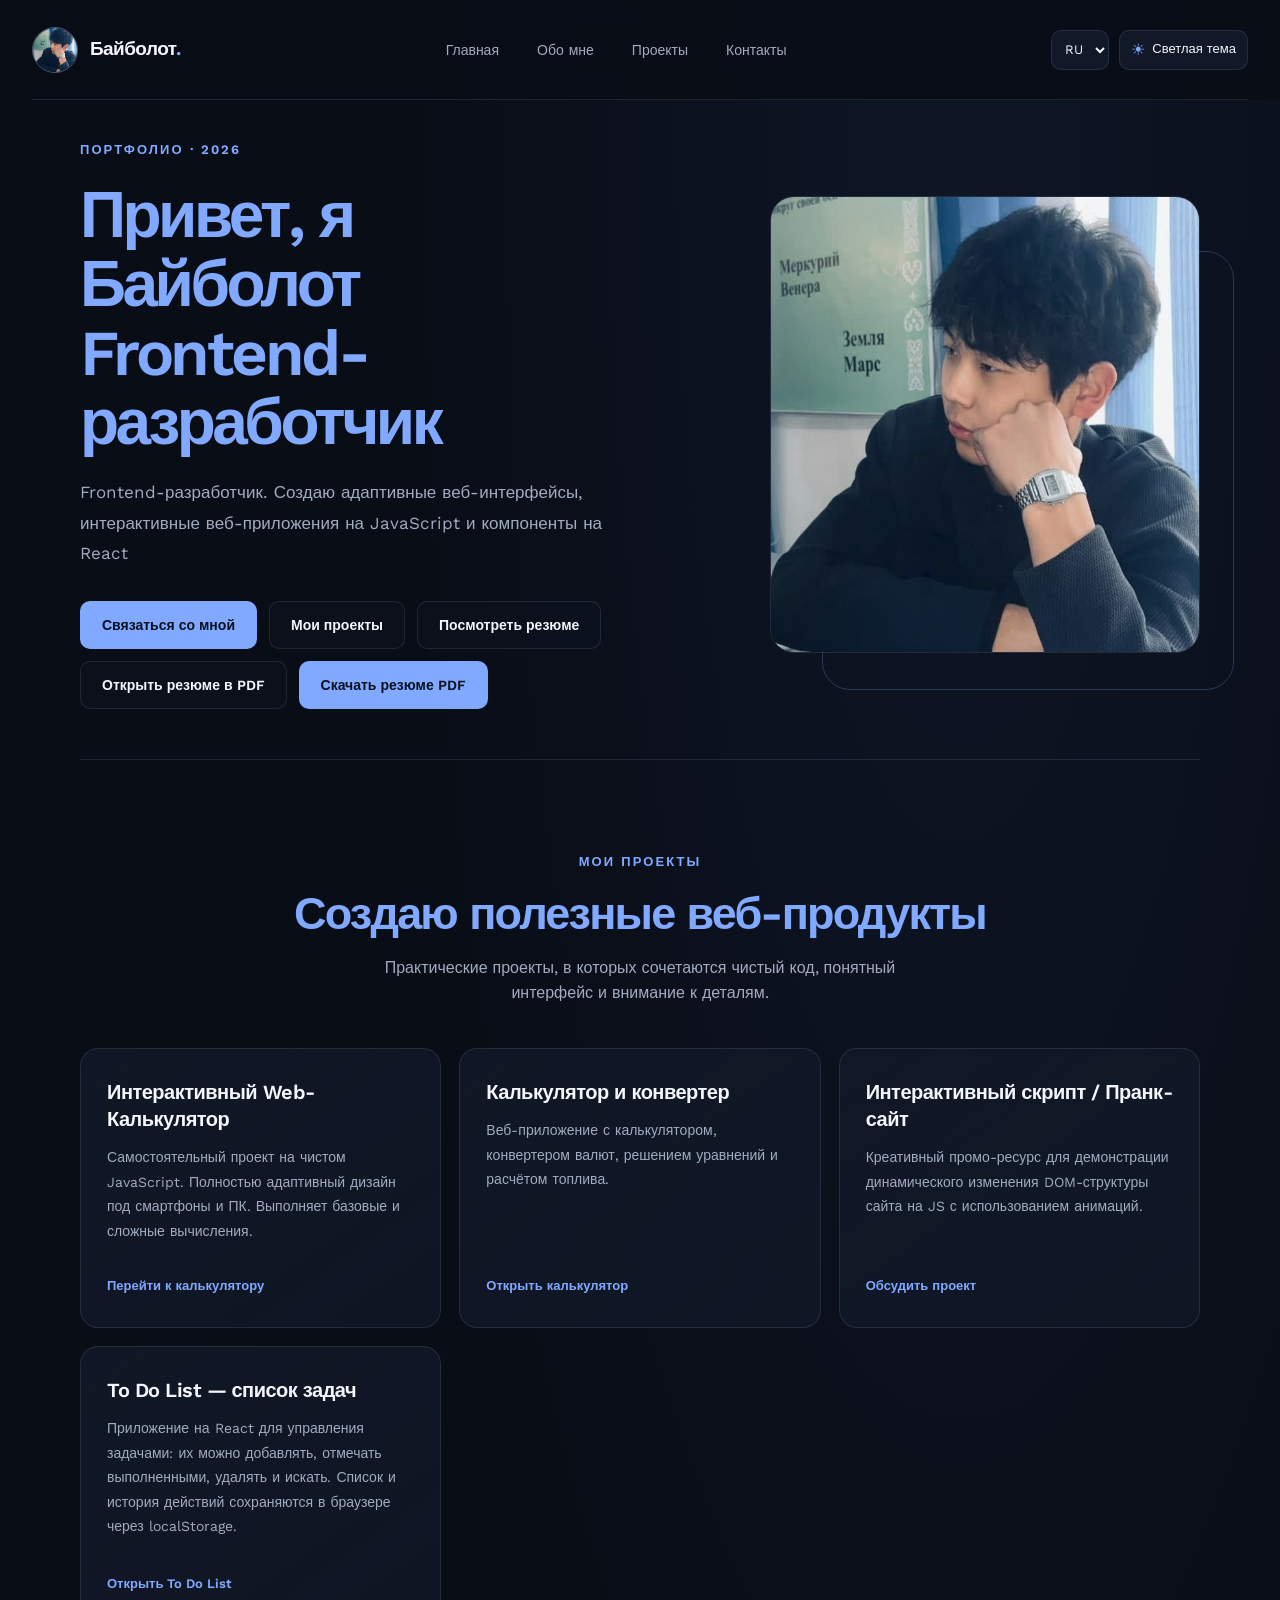
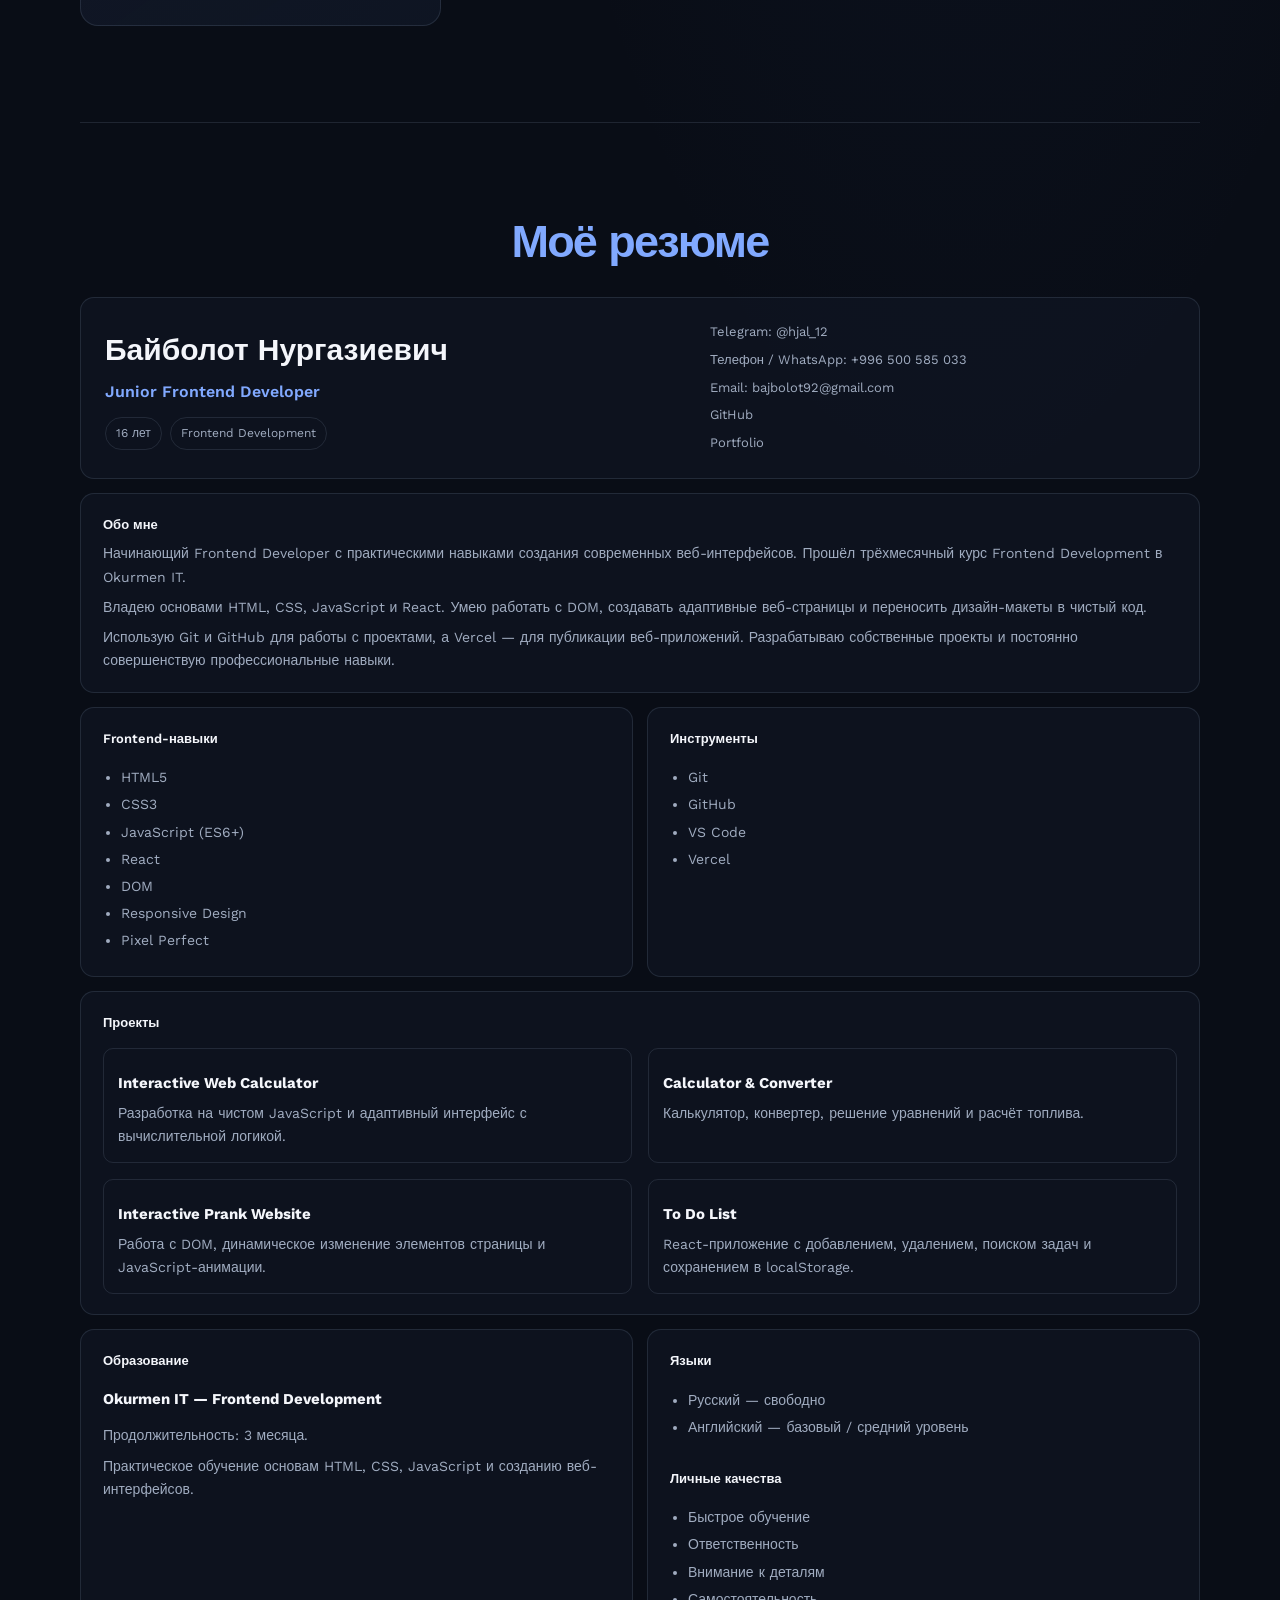
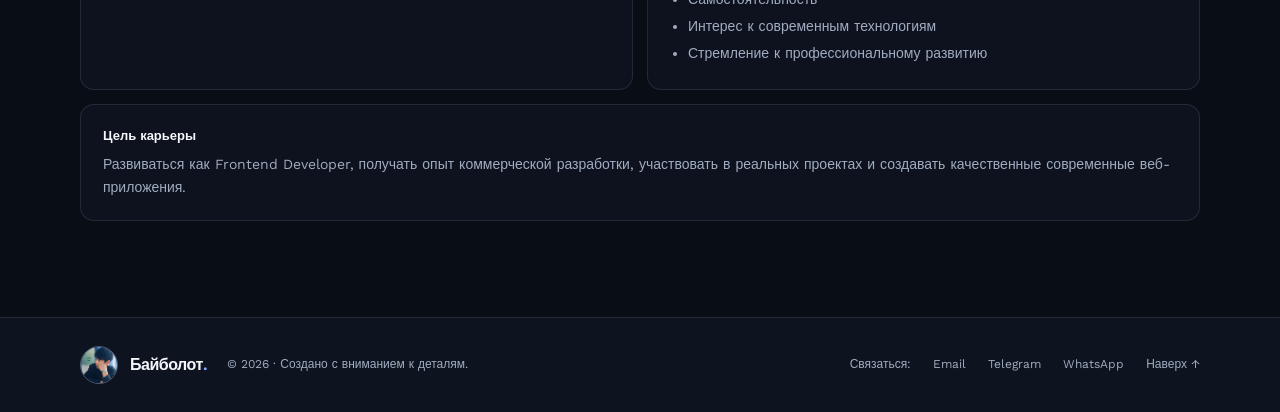
==== commit 268986f2: "Stretch navigation across full header" ====
--- a/index.html
+++ b/index.html
@@ -13,7 +13,7 @@
 </head>
 <body>
     <main>
-        <header class="container">
+        <header>
             <nav aria-label="Основная навигация" data-i18n-aria-label="navLabel">
                 <div class="nav-logo">
                     <img src="img/myfoto.jpg" alt="Фото Байболота">
--- a/style.css
+++ b/style.css
@@ -61,6 +61,7 @@
     top: 0;
     left: 0;
     width: 100%;
+    padding: 0 32px;
     background: color-mix(in srgb, var(--background) 88%, transparent);
     backdrop-filter: blur(14px);
 }
@@ -73,7 +74,8 @@
     display: flex;
     align-items: center;
     justify-content: space-between;
-    width: min(1120px, calc(100% - 64px));
+    gap: 18px;
+    width: 100%;
     min-height: 100px;
     margin: 0 auto;
     border-bottom: 1px solid var(--border);
@@ -437,6 +439,107 @@
     font-weight: 600;
 }
 
+.resume-item h3,
+.resume-projects h3 {
+    margin: 8px 0 6px;
+    color: var(--text);
+    font-size: 15px;
+}
+
+.resume-item p,
+.resume-item li,
+.resume-projects p {
+    color: var(--muted);
+    line-height: 1.65;
+}
+
+.resume-item ul {
+    margin: 6px 0 0;
+    padding-left: 18px;
+}
+
+.resume-item li {
+    margin: 4px 0;
+}
+
+.resume-profile {
+    display: grid;
+    grid-template-columns: minmax(0, 1fr) minmax(280px, 0.8fr);
+    gap: 24px;
+    align-items: center;
+    padding: 24px;
+    border: 1px solid var(--border);
+    border-radius: 14px;
+    background: color-mix(in srgb, var(--surface) 55%, transparent);
+}
+
+.resume-name {
+    color: var(--text);
+    font-size: clamp(22px, 3vw, 30px);
+    font-weight: 700;
+}
+
+.resume-role {
+    margin-top: 5px;
+    color: var(--accent);
+    font-size: 16px;
+    font-weight: 600;
+}
+
+.resume-meta {
+    display: flex;
+    flex-wrap: wrap;
+    gap: 8px;
+    margin-top: 12px;
+}
+
+.resume-meta span {
+    padding: 6px 10px;
+    border: 1px solid var(--border);
+    border-radius: 999px;
+    color: var(--muted);
+    font-size: 12px;
+}
+
+.resume-contacts {
+    display: grid;
+    gap: 7px;
+}
+
+.resume-contacts a {
+    color: var(--muted);
+    font-size: 13px;
+    text-decoration: none;
+    overflow-wrap: anywhere;
+}
+
+.resume-contacts a:hover {
+    color: var(--accent);
+}
+
+.resume-span-2 {
+    grid-column: 1 / -1;
+}
+
+.resume-projects {
+    display: grid;
+    grid-template-columns: repeat(2, minmax(0, 1fr));
+    gap: 16px;
+    margin-top: 8px;
+}
+
+.resume-projects div {
+    min-height: 110px;
+    padding: 14px;
+    border: 1px solid var(--border);
+    border-radius: 10px;
+}
+
+.resume-subheading {
+    display: block;
+    margin-top: 18px;
+}
+
 .resume-item:last-child {
     grid-column: 1 / -1;
 }
--- a/media.css
+++ b/media.css
@@ -33,11 +33,25 @@
     }
 
     nav {
-        width: min(100% - 40px, 540px);
-        min-height: 82px;
+        position: relative;
+        z-index: 20;
+        width: 100%;
+        height: 72px;
+        min-height: 72px;
+        gap: 12px;
+    }
+
+    .nav-logo {
+        min-width: 0;
+        flex: 0 1 auto;
+    }
+
+    .nav-logo h3 {
+        white-space: nowrap;
     }
 
     .nav-actions {
+        flex: 0 0 auto;
         gap: 8px;
     }
 
@@ -48,6 +62,7 @@
 
     .nav-links {
         position: absolute;
+        z-index: 30;
         top: calc(100% - 1px);
         right: 0;
         left: 0;
@@ -105,7 +120,12 @@
     }
 
     .hero-btns {
+        width: 100%;
         justify-content: center;
+    }
+
+    .hero-btns .button {
+        width: min(100%, 280px);
     }
 
     .hero-img {
@@ -140,7 +160,19 @@
         grid-template-columns: 1fr;
     }
 
-    .resume-item:last-child {
+    .resume-profile {
+        grid-template-columns: 1fr;
+        gap: 18px;
+        padding: 20px;
+        text-align: left;
+    }
+
+    .resume-projects {
+        grid-template-columns: 1fr;
+    }
+
+    .resume-item:last-child,
+    .resume-span-2 {
         grid-column: auto;
     }
 
@@ -156,8 +188,30 @@
 }
 
 @media (max-width: 420px) {
+    header {
+        padding: 0 16px;
+    }
+
     .container {
         width: calc(100% - 32px);
+    }
+
+    nav {
+        width: 100%;
+        height: 64px;
+        min-height: 64px;
+    }
+
+    main {
+        padding-top: 64px;
+    }
+
+    .nav-logo {
+        gap: 0;
+    }
+
+    .nav-logo h3 {
+        display: none;
     }
 
     .nav-logo img {
@@ -185,10 +239,27 @@
 
     .hero-btns {
         flex-direction: column;
-    }
-
+        align-items: stretch;
+    }
+
+    .hero-btns .button,
     .button {
         width: 100%;
+        max-width: none;
+    }
+
+    .resume-details,
+    .resume-profile,
+    .resume-projects {
+        width: 100%;
+    }
+
+    .resume-profile {
+        min-width: 0;
+    }
+
+    .resume-contacts a {
+        min-width: 0;
     }
 
     .foot-logo p {
